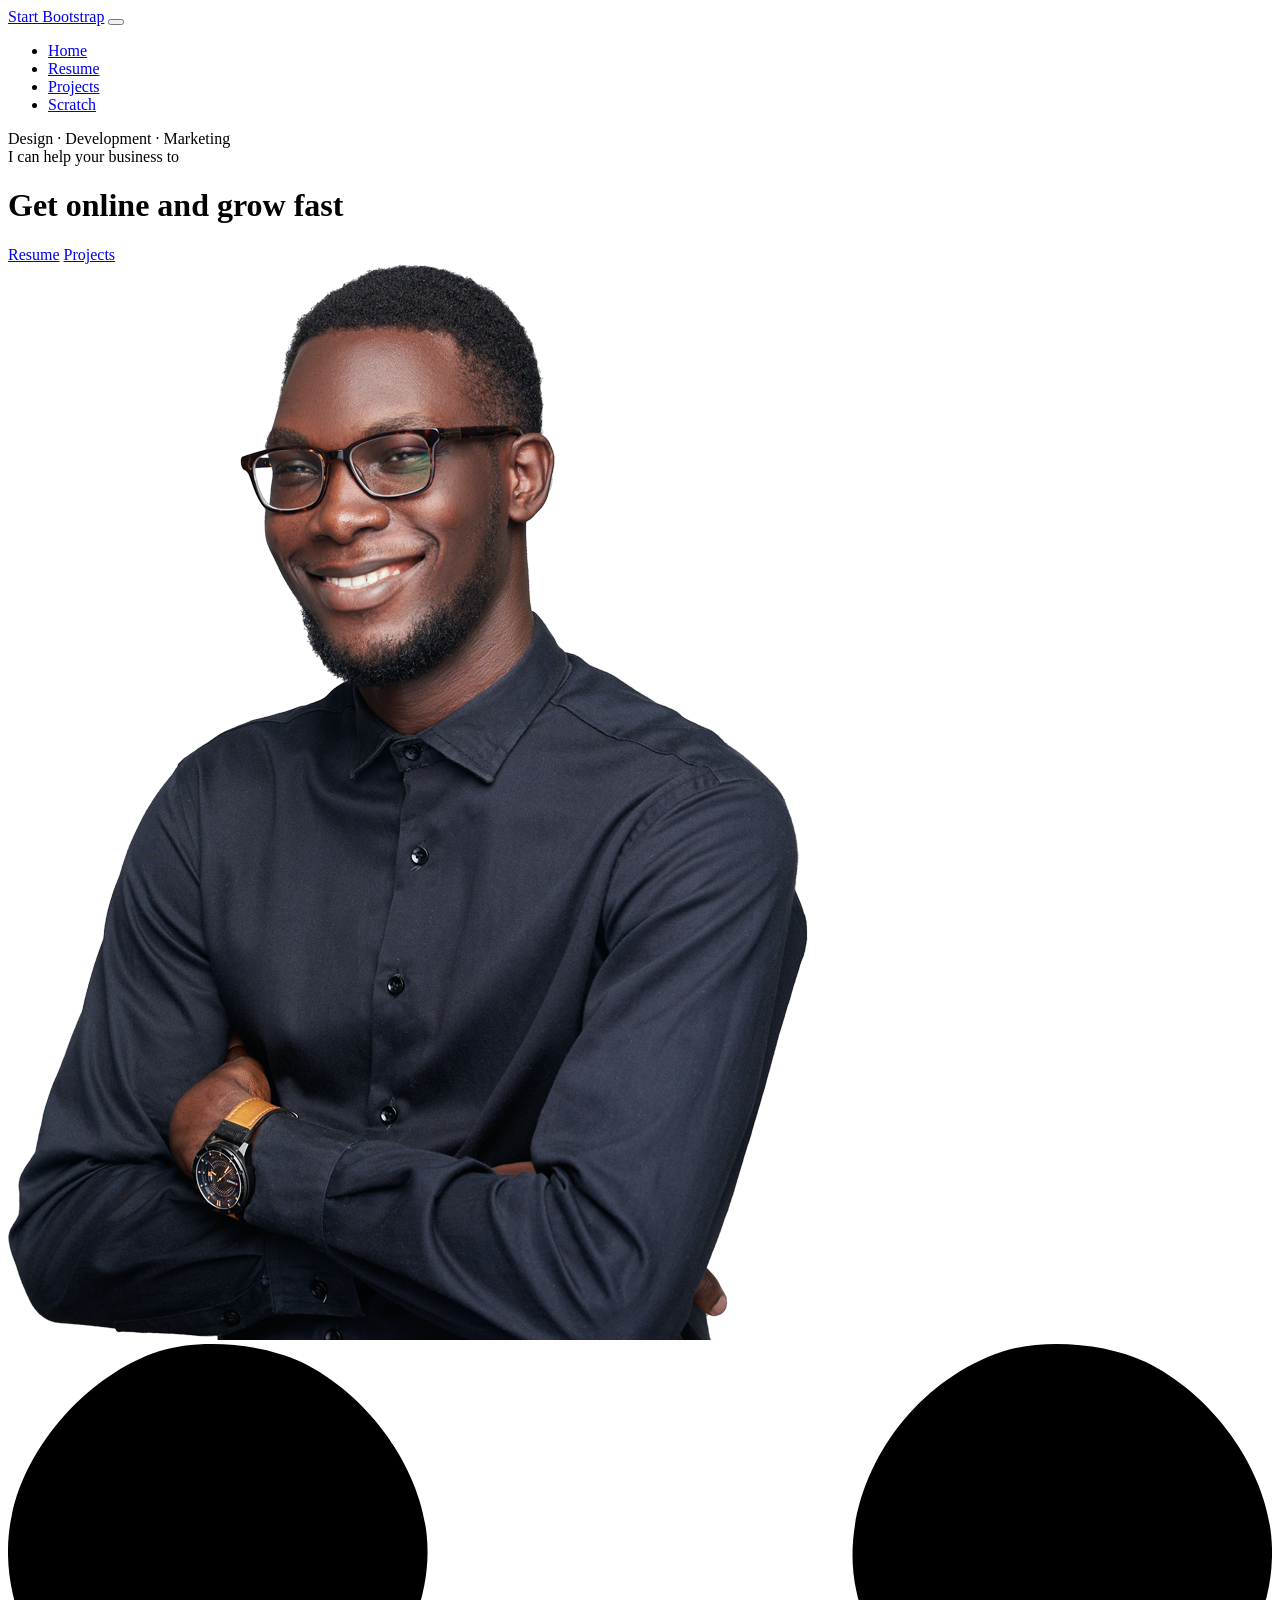
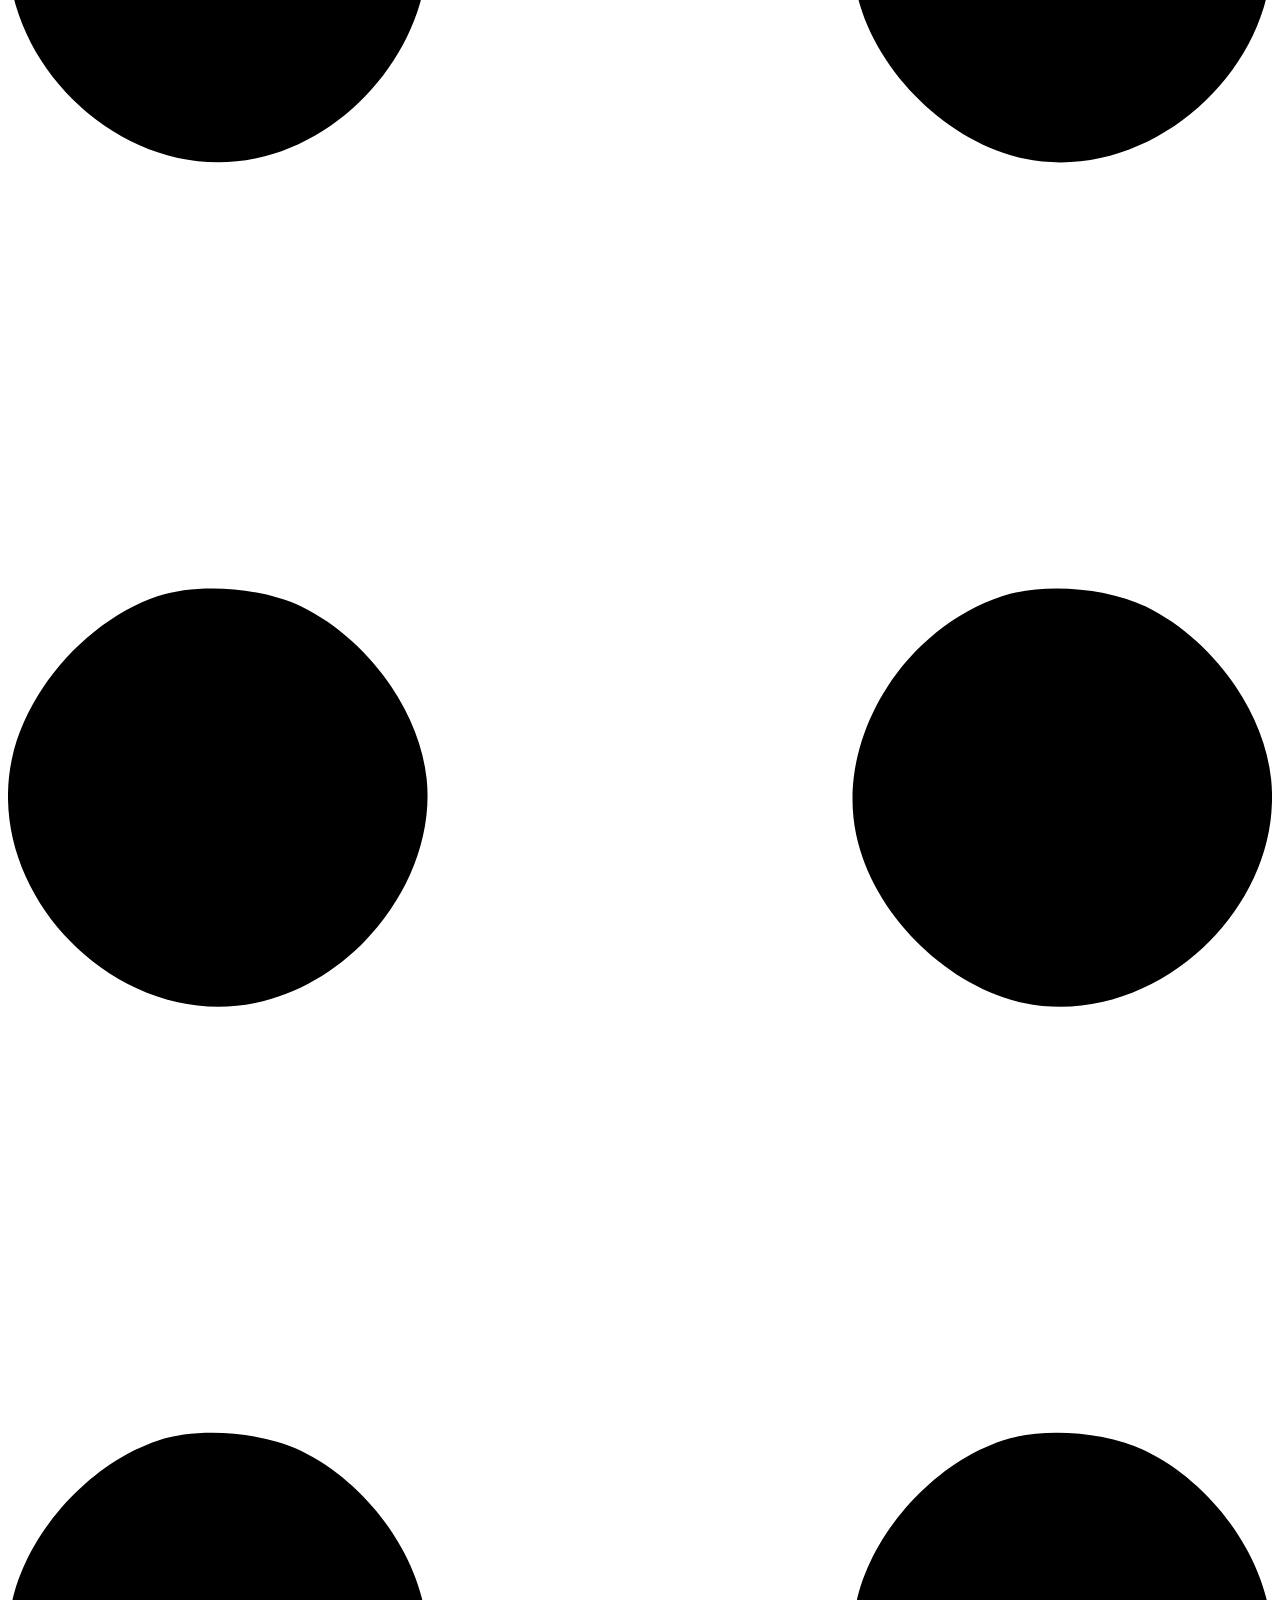
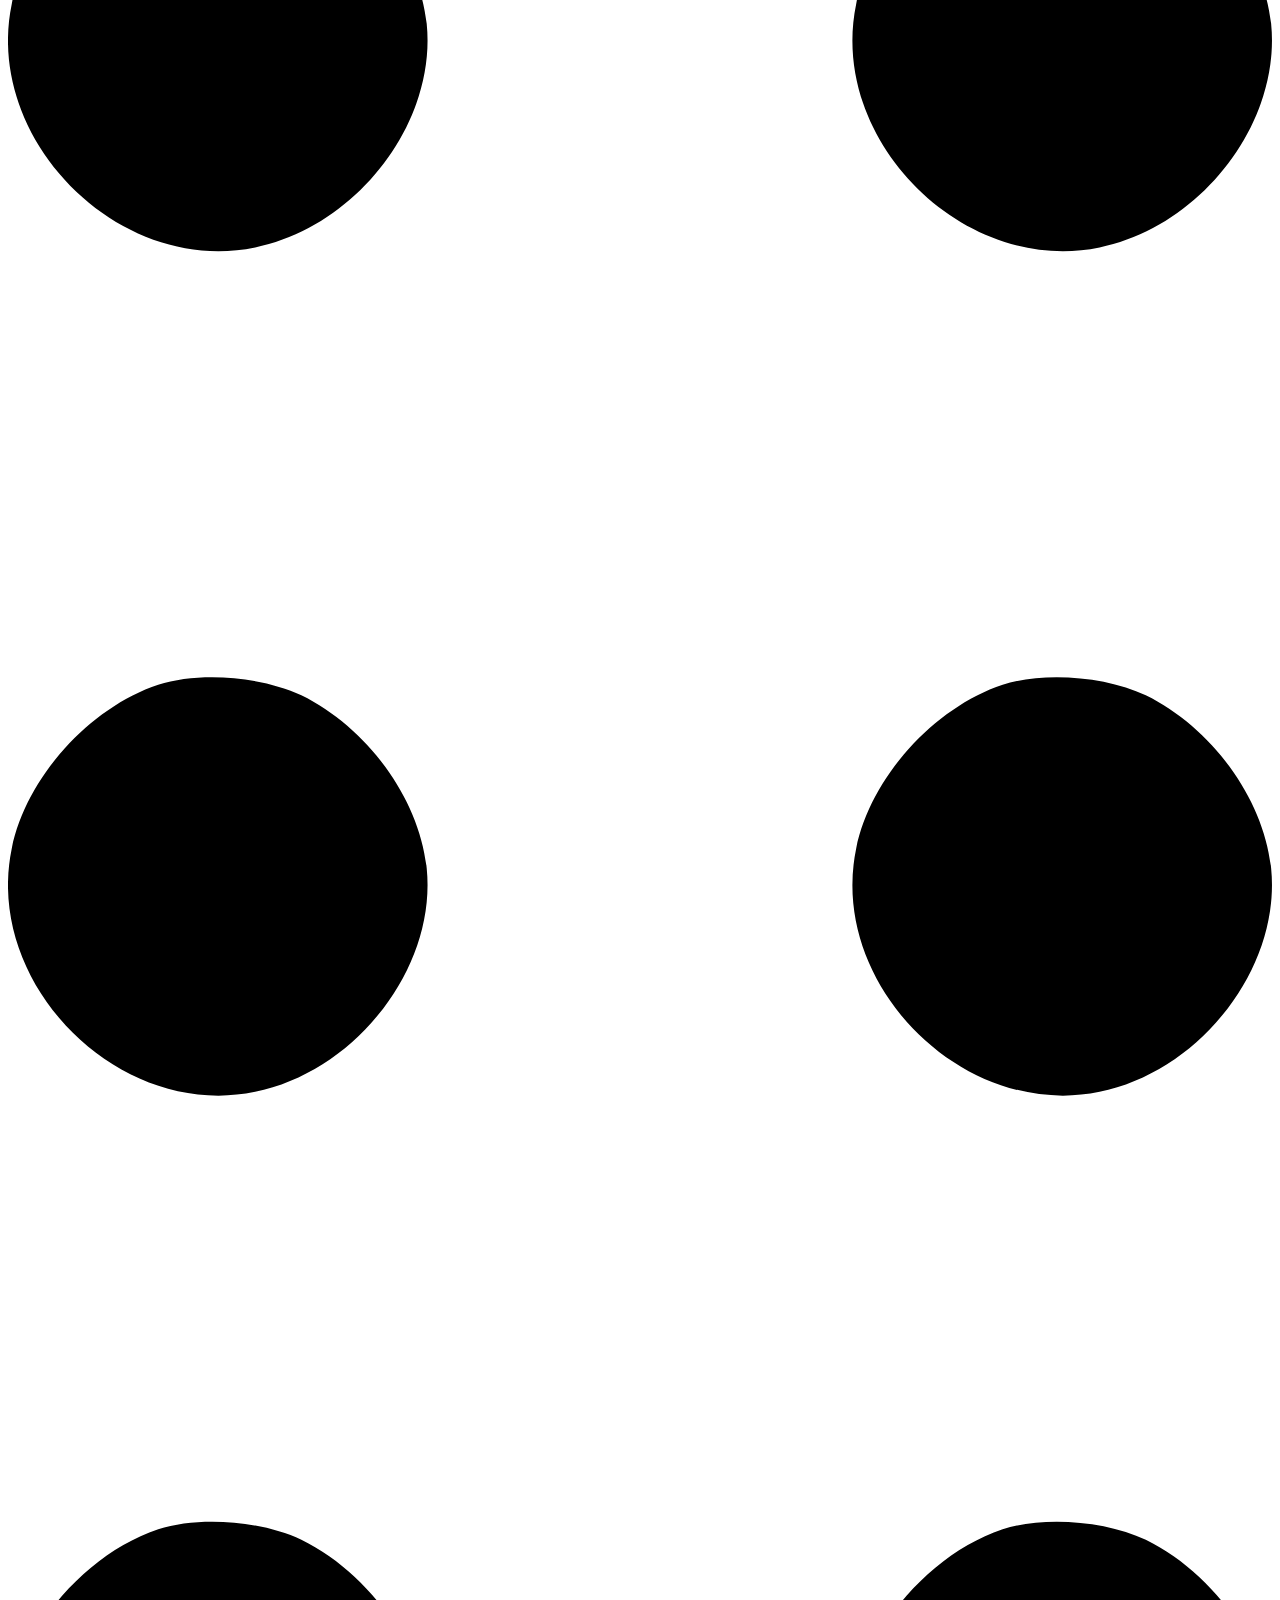
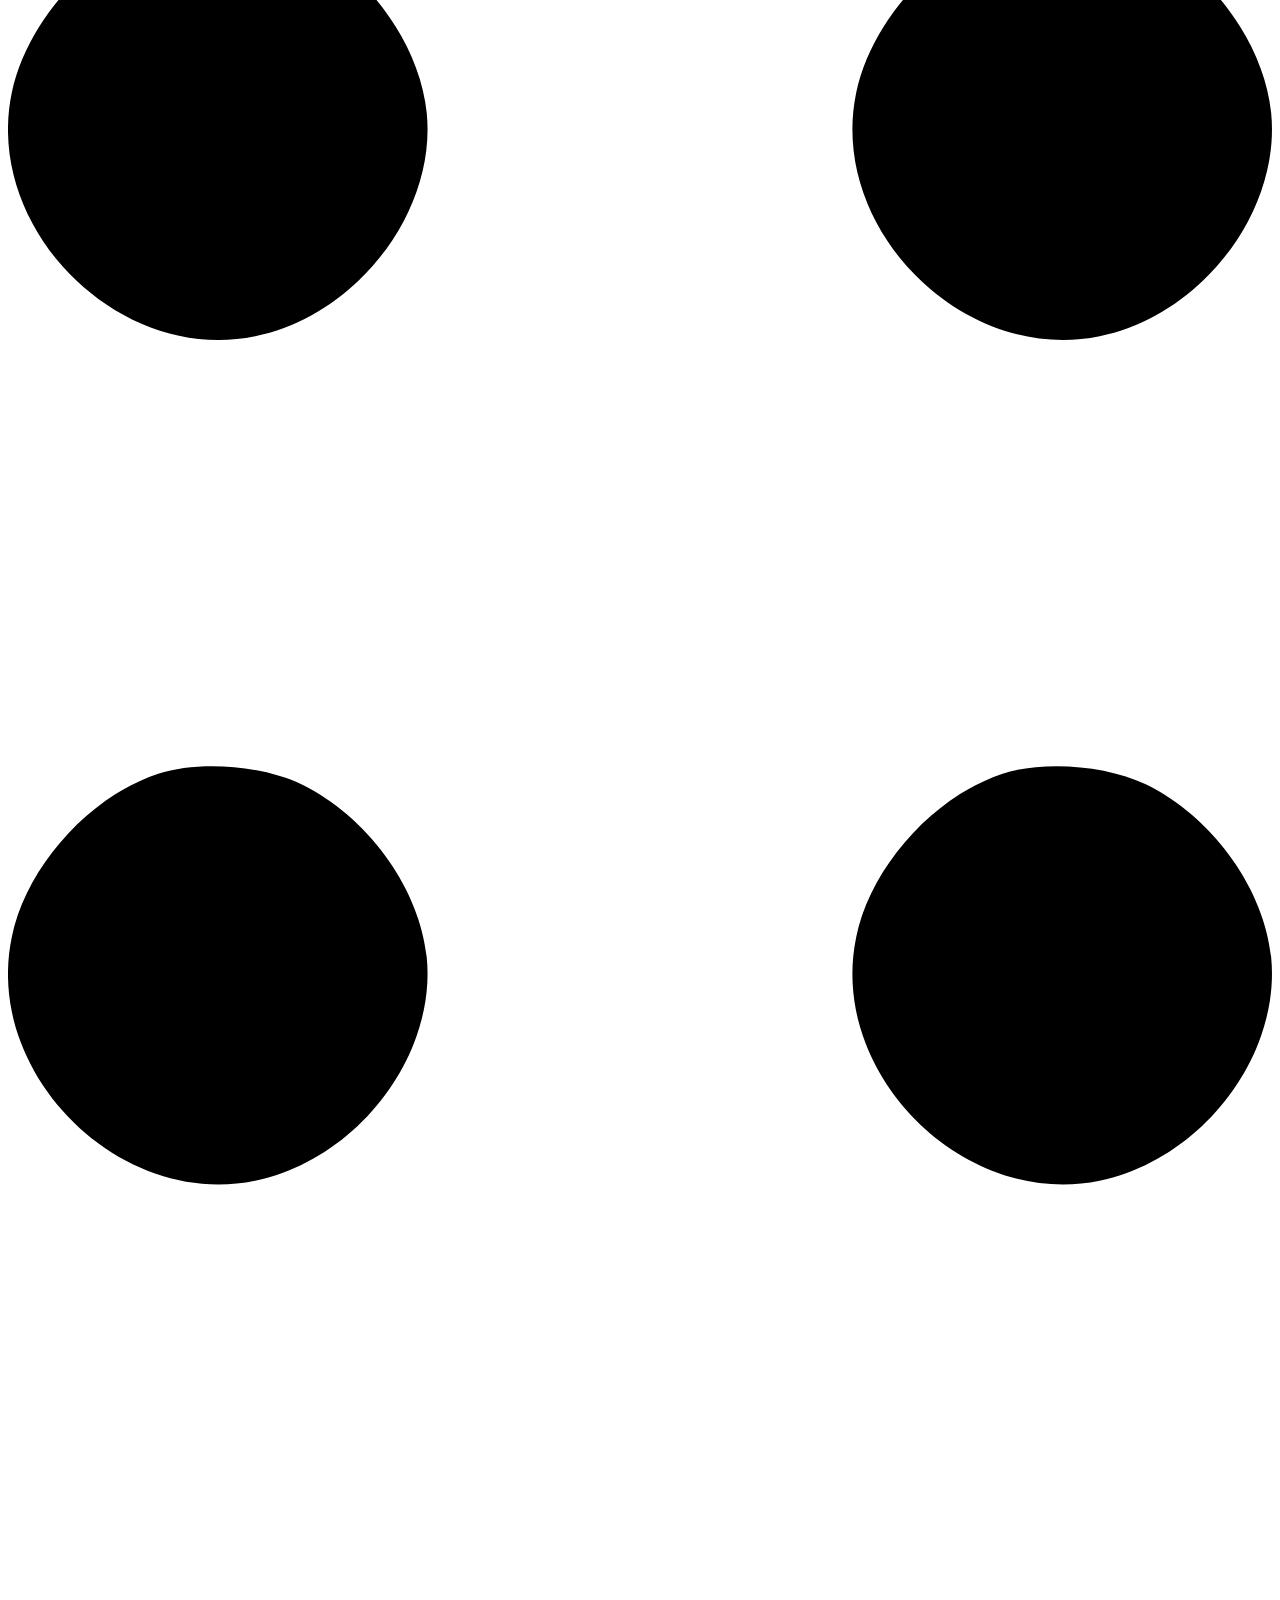
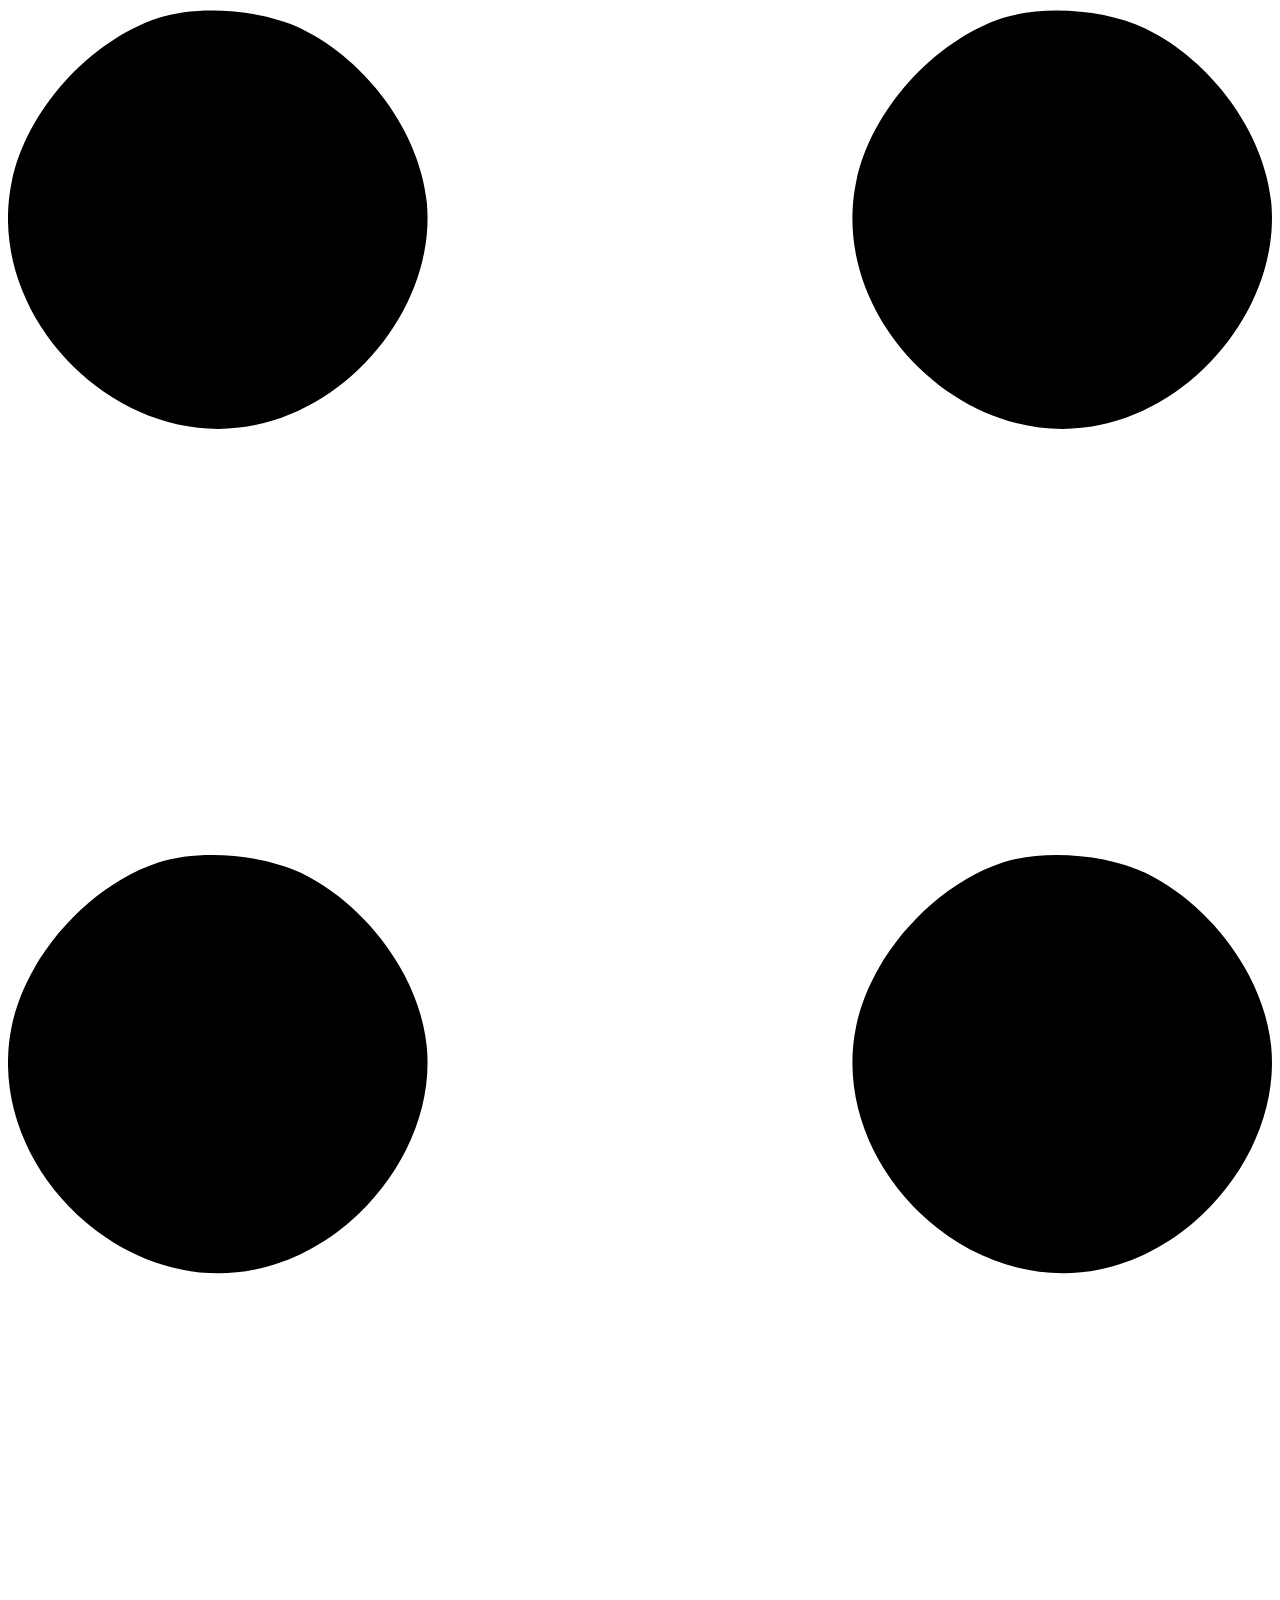
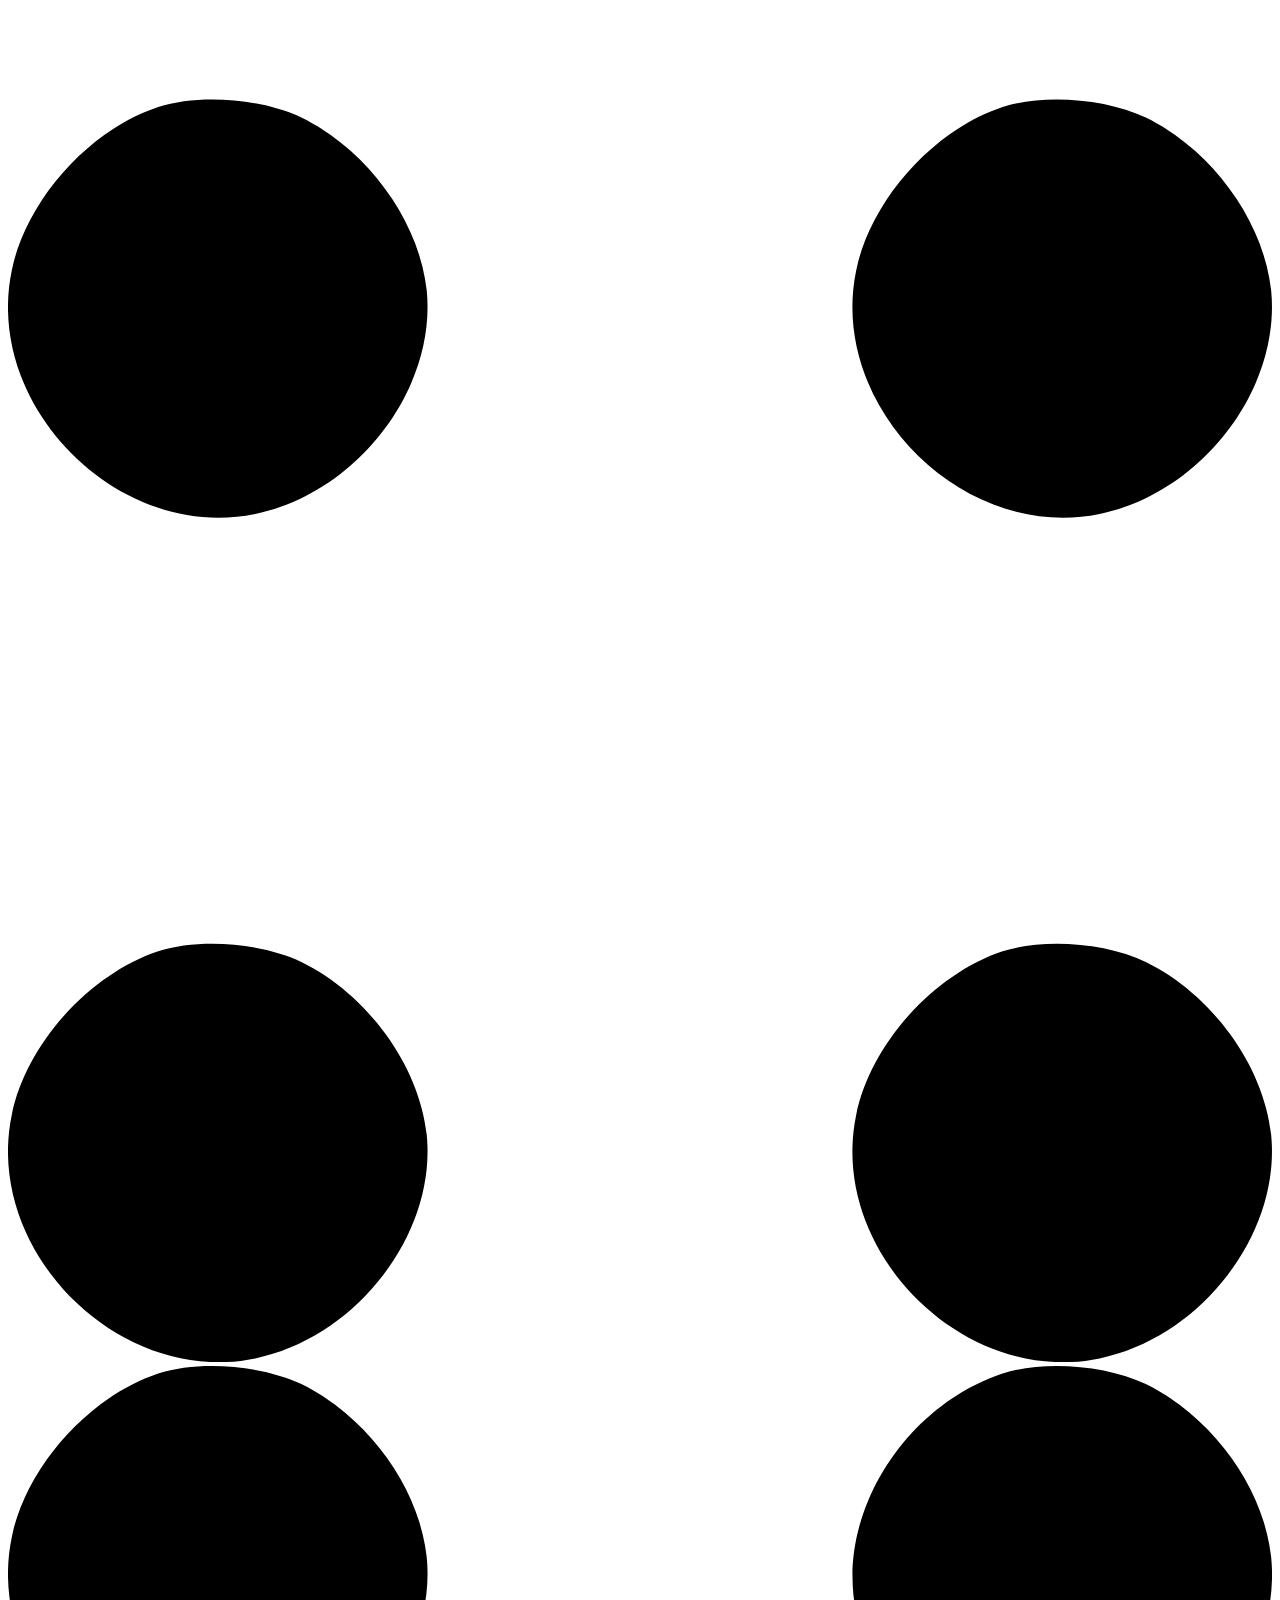
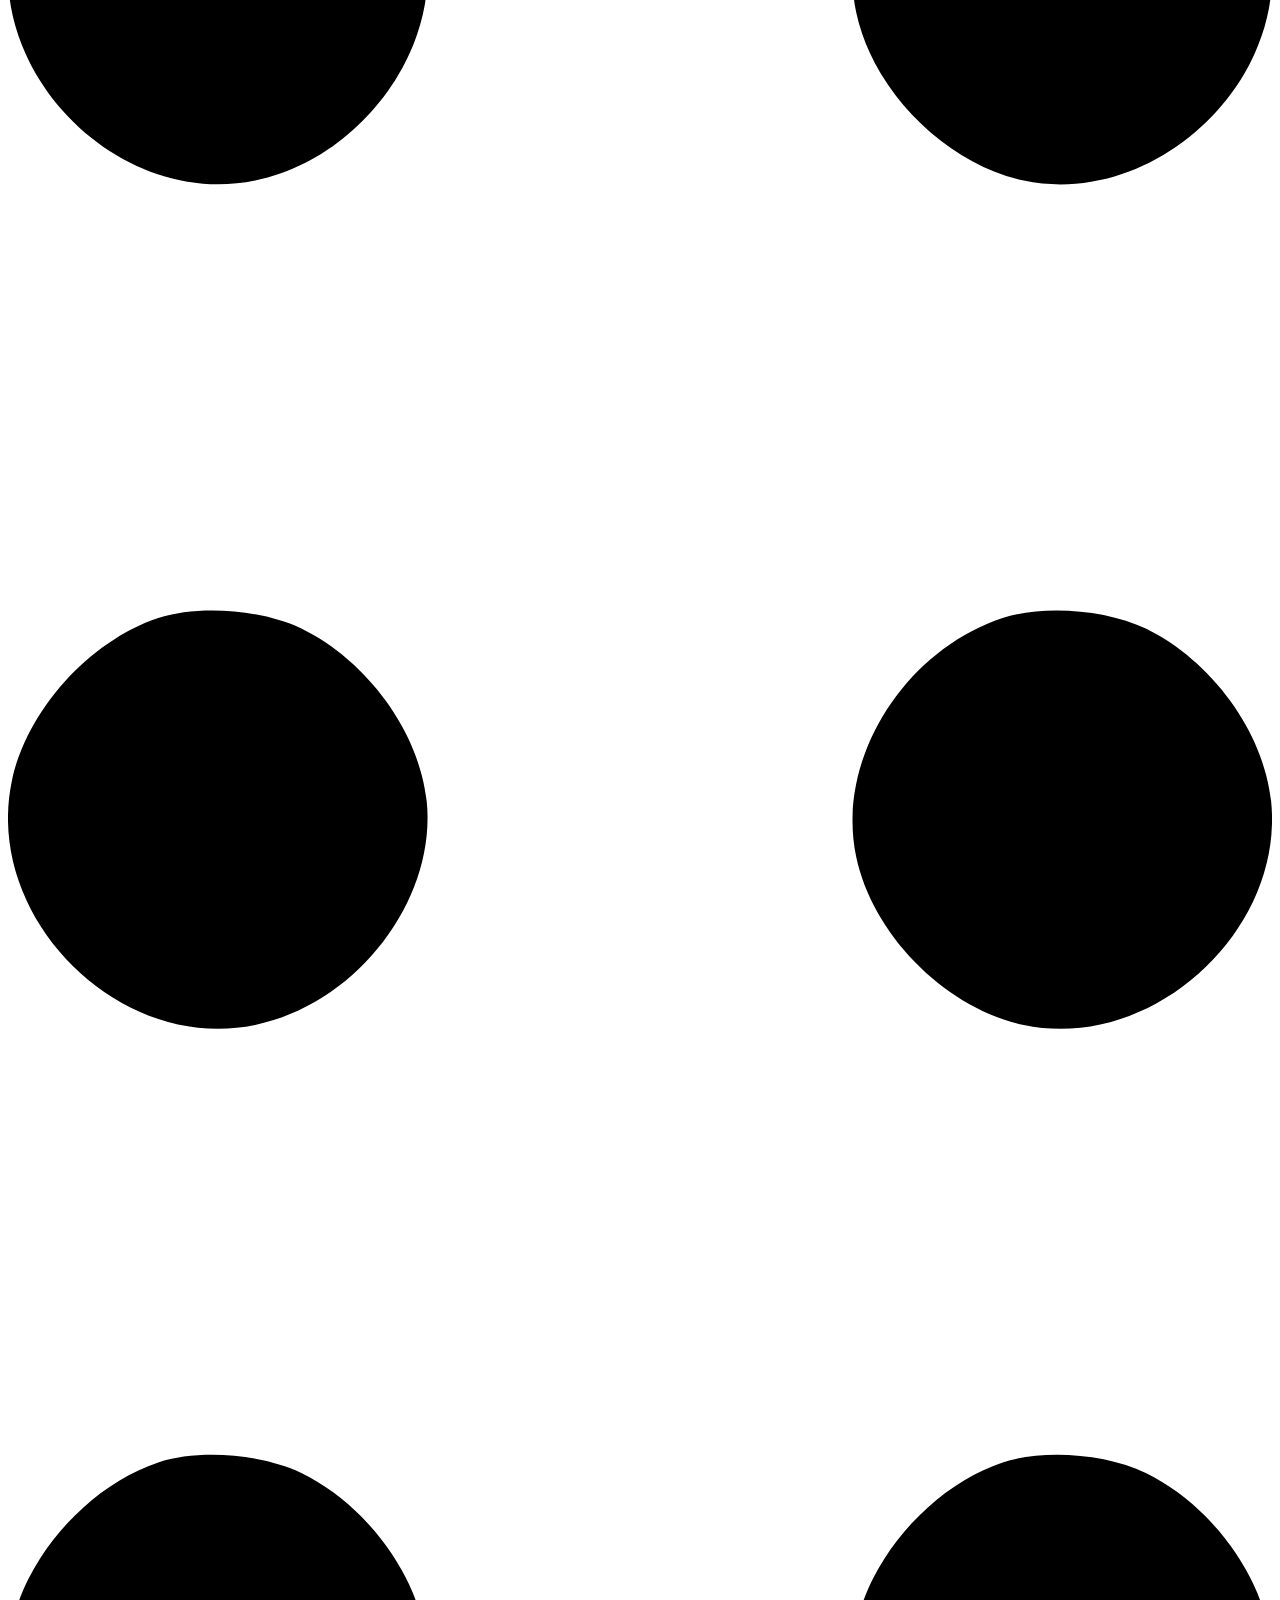
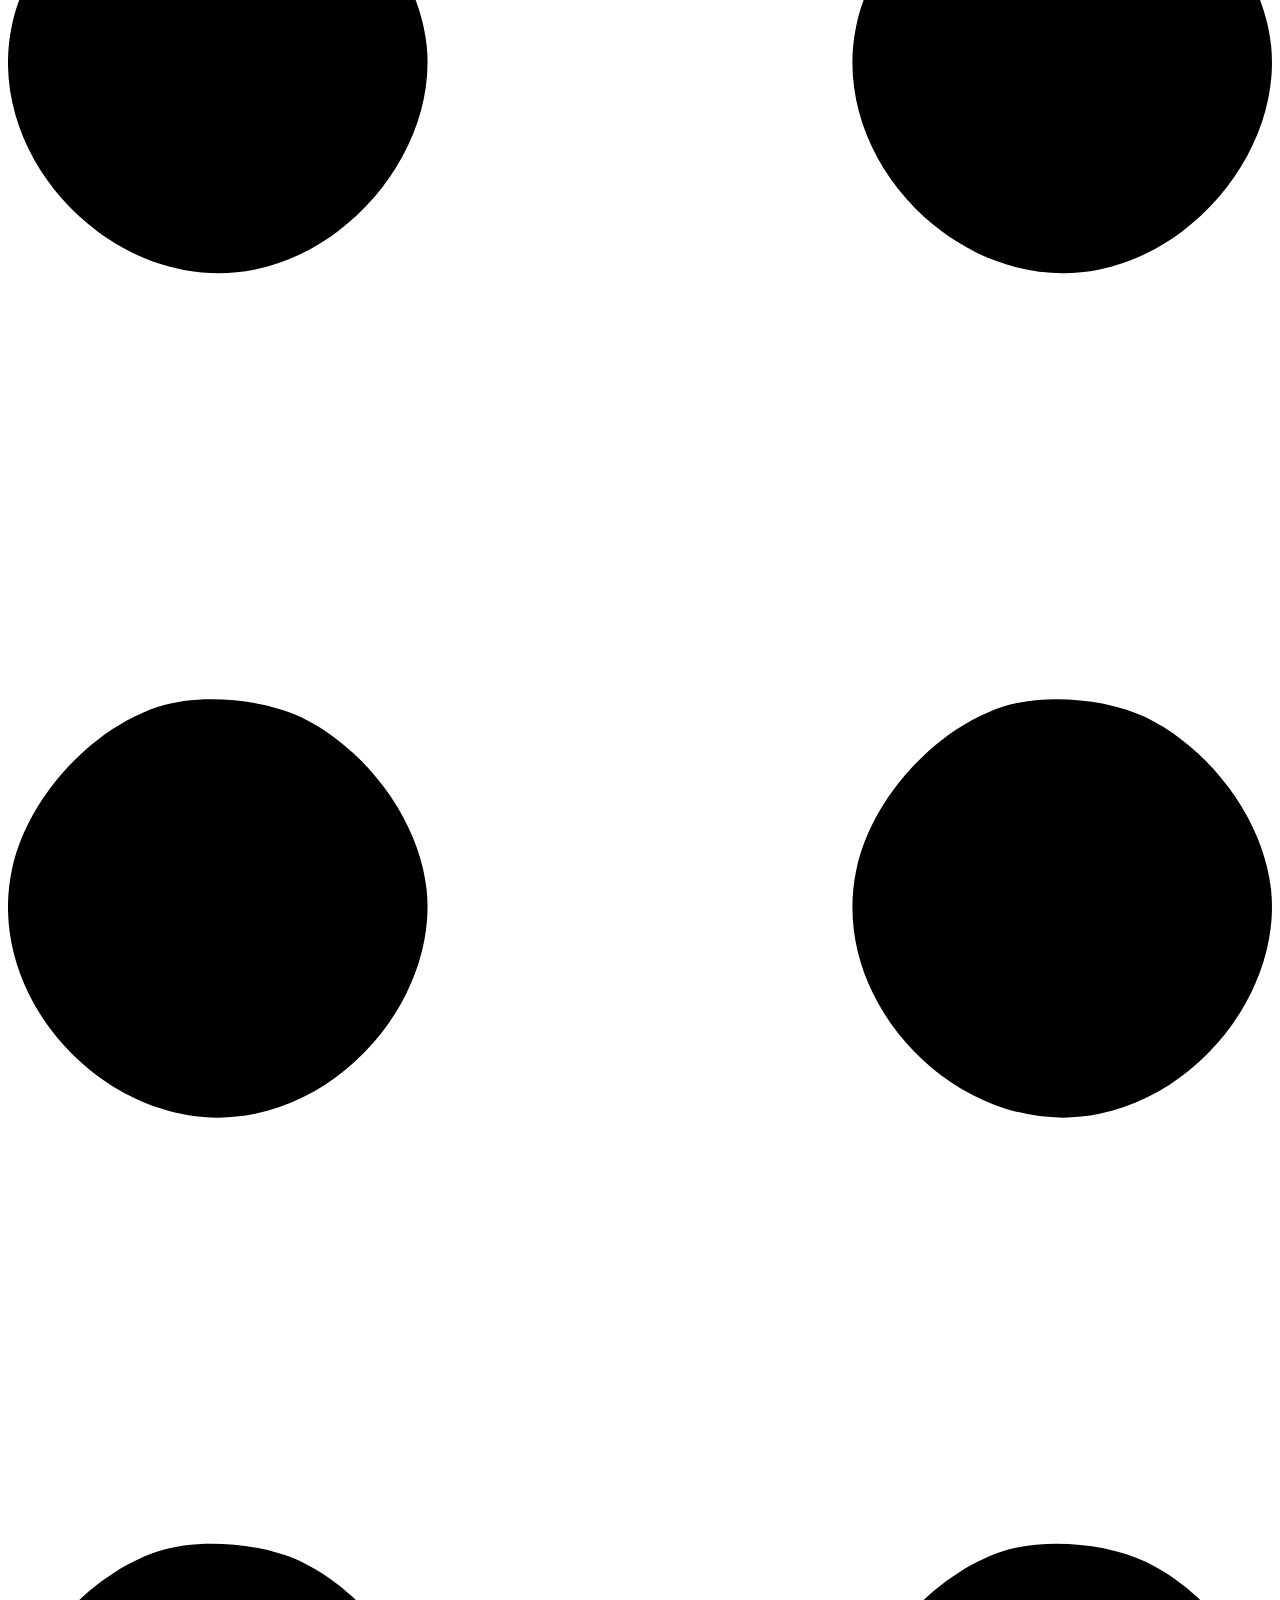
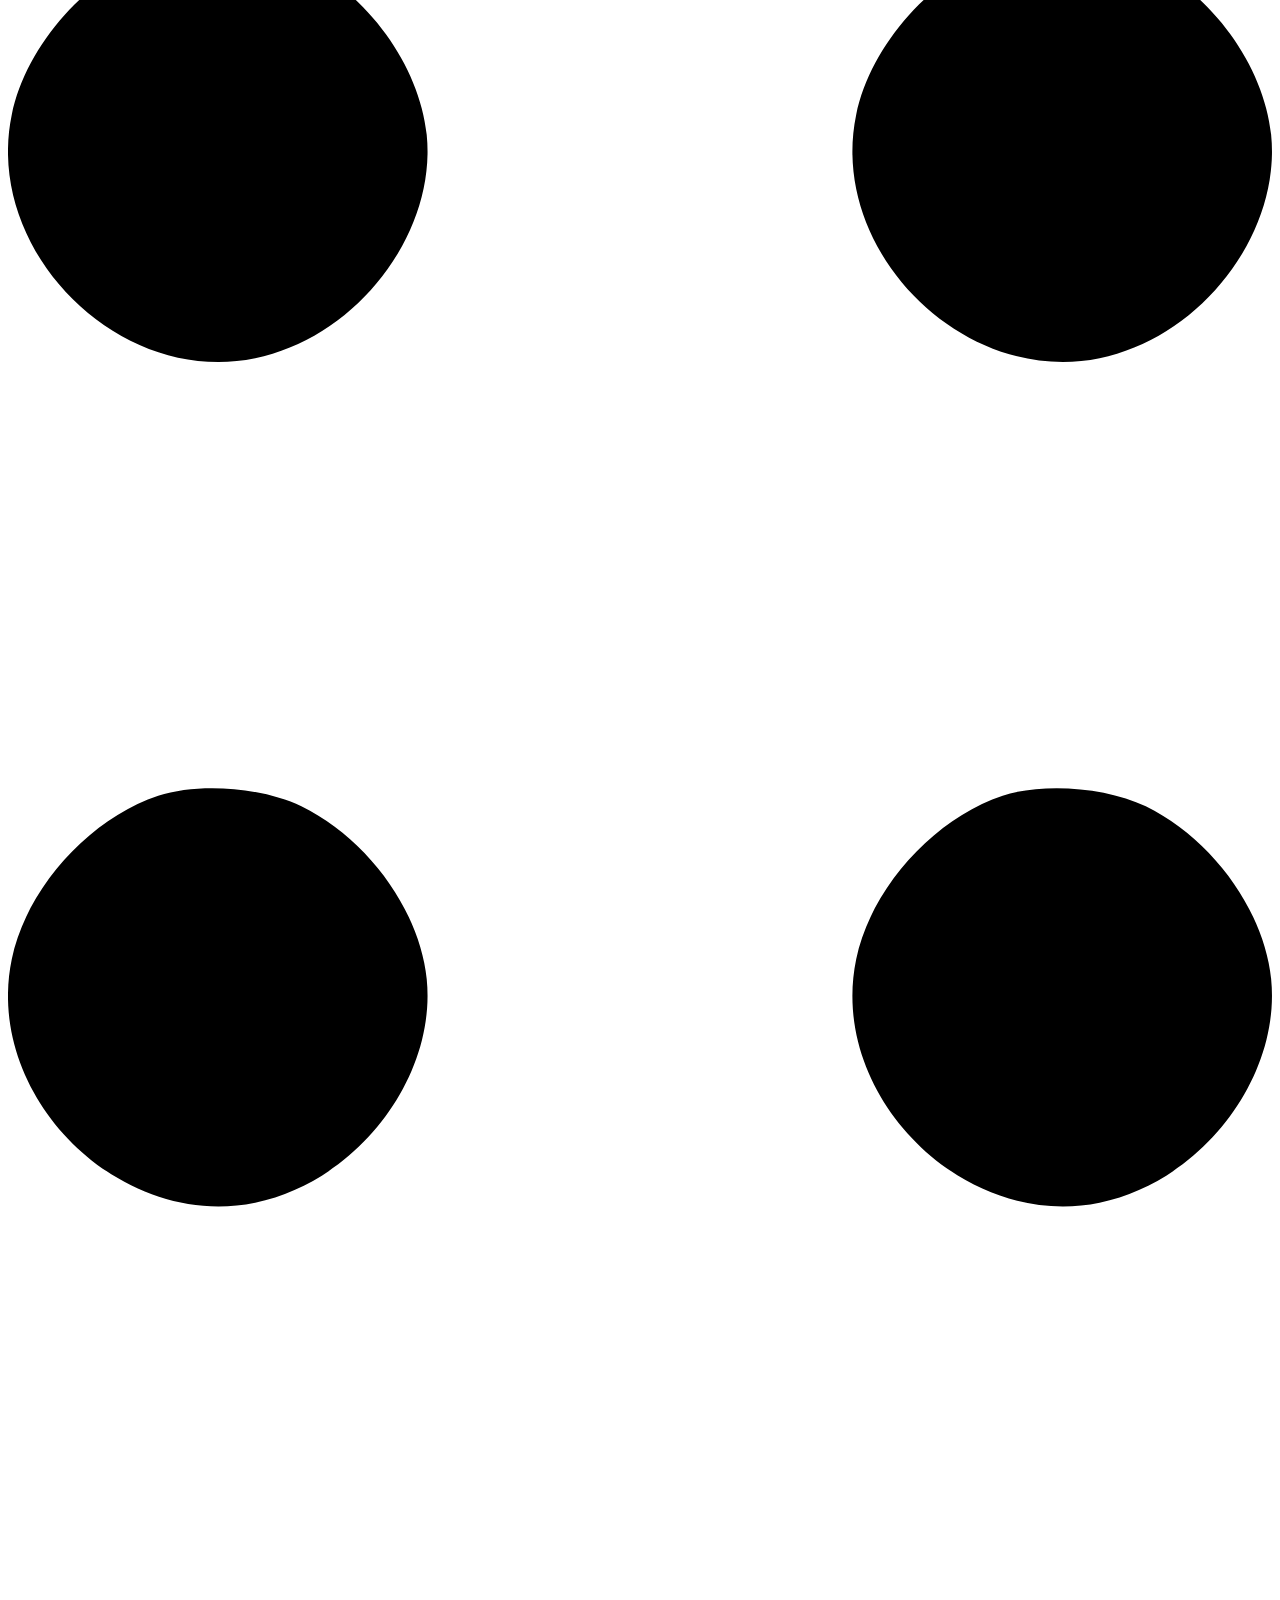
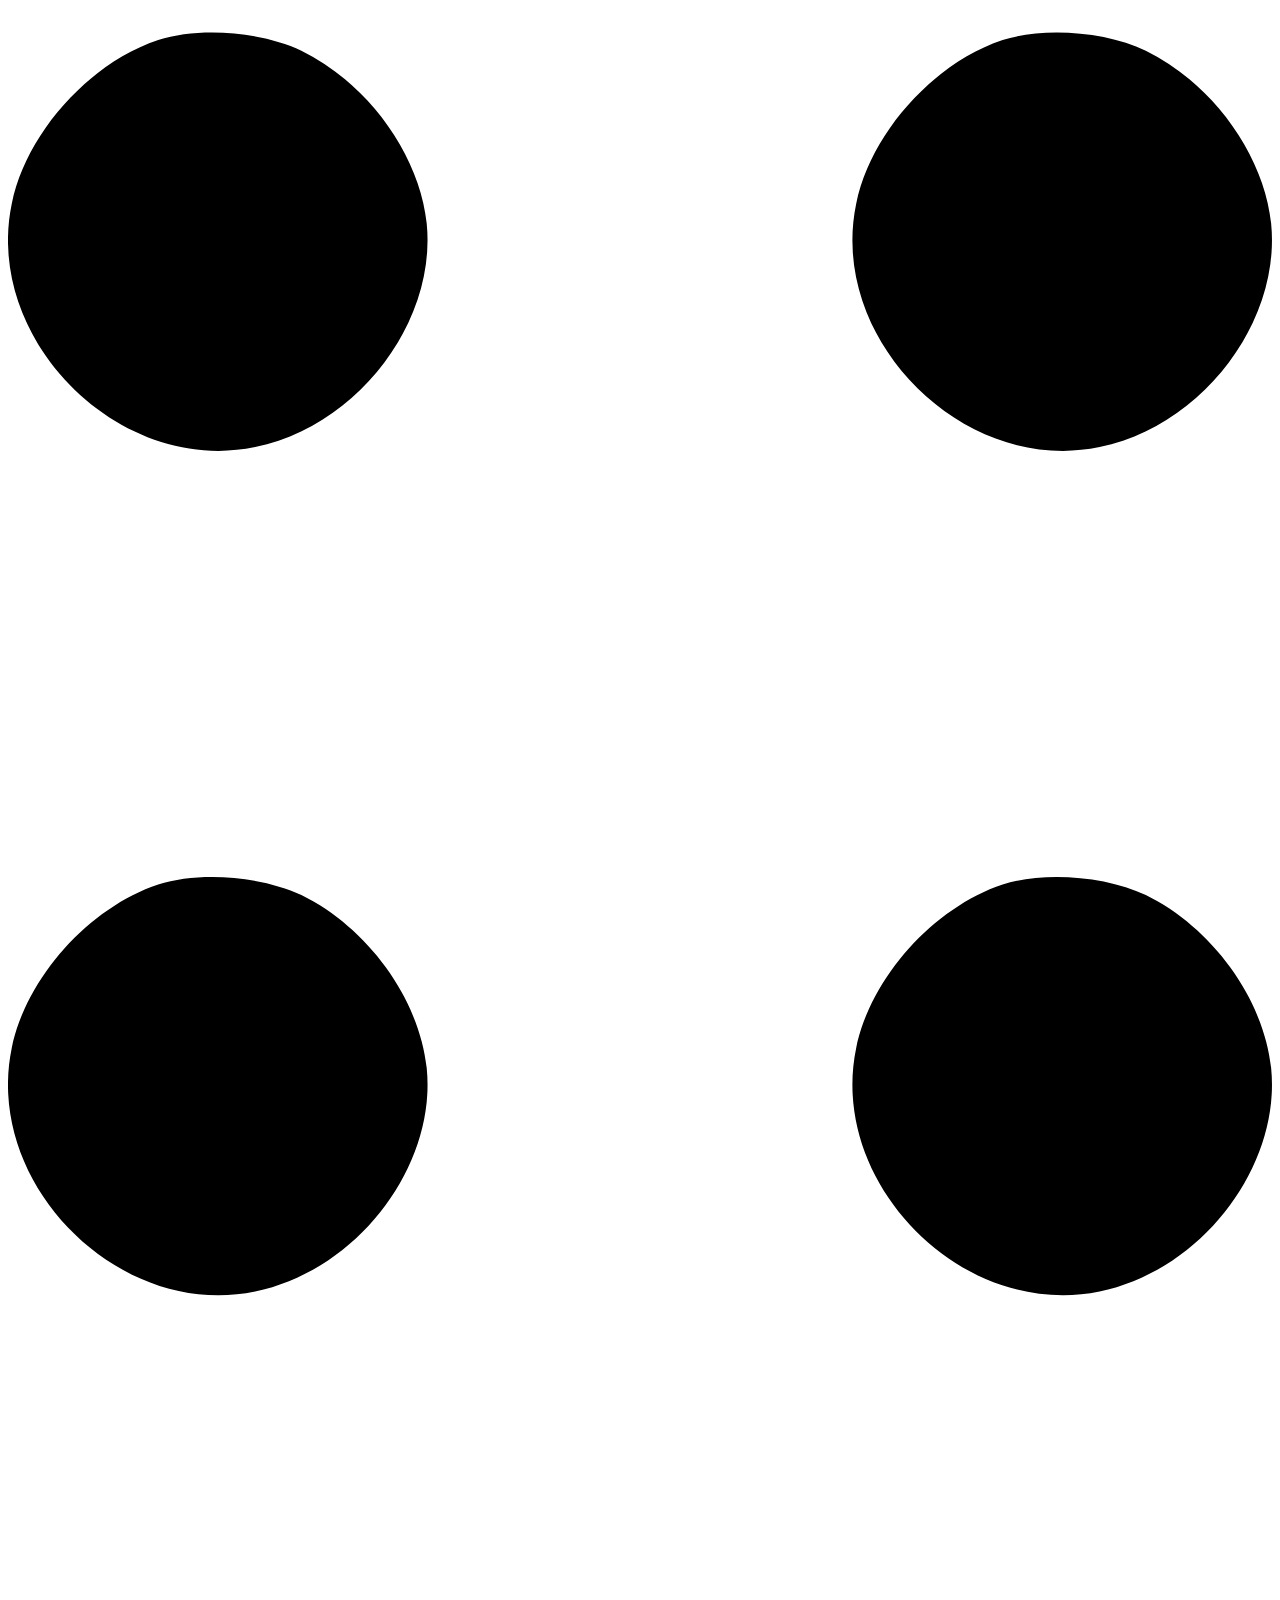
==== index.html @ ce5e99a7 "Add files via upload" ====
<!DOCTYPE html>
<html lang="en">
    <head>
        <meta charset="utf-8" />
        <meta name="viewport" content="width=device-width, initial-scale=1, shrink-to-fit=no" />
        <meta name="description" content="" />
        <meta name="author" content="" />
        <title>Personal - Start Bootstrap Theme</title>
        <!-- Favicon-->
        <link rel="icon" type="image/x-icon" href="assets/favicon.ico" />
        <!-- Custom Google font-->
        <link rel="preconnect" href="https://fonts.googleapis.com" />
        <link rel="preconnect" href="https://fonts.gstatic.com" crossorigin />
        <link href="https://fonts.googleapis.com/css2?family=Plus+Jakarta+Sans:wght@100;200;300;400;500;600;700;800;900&amp;display=swap" rel="stylesheet" />
        <!-- Bootstrap icons-->
        <link href="https://cdn.jsdelivr.net/npm/bootstrap-icons@1.8.1/font/bootstrap-icons.css" rel="stylesheet" />
        <!-- Core theme CSS (includes Bootstrap)-->
        <link href="css/styles.css" rel="stylesheet" />
    </head>
    <body class="d-flex flex-column h-100">
        <main class="flex-shrink-0">
            <!-- Navigation-->
            <nav class="navbar navbar-expand-lg navbar-light bg-white py-3">
                <div class="container px-5">
                    <a class="navbar-brand" href="index.html"><span class="fw-bolder text-primary">Start Bootstrap</span></a>
                    <button class="navbar-toggler" type="button" data-bs-toggle="collapse" data-bs-target="#navbarSupportedContent" aria-controls="navbarSupportedContent" aria-expanded="false" aria-label="Toggle navigation"><span class="navbar-toggler-icon"></span></button>
                    <div class="collapse navbar-collapse" id="navbarSupportedContent">
                        <ul class="navbar-nav ms-auto mb-2 mb-lg-0 small fw-bolder">
                            <li class="nav-item"><a class="nav-link" href="index.html">Home</a></li>
                            <li class="nav-item"><a class="nav-link" href="resume.html">Resume</a></li>
                            <li class="nav-item"><a class="nav-link" href="projects.html">Projects</a></li>
                            <li class="nav-item"><a class="nav-link" href="scratch.html">Scratch</a></li>
                        </ul>
                    </div>
                </div>
            </nav>
            <!-- Header-->
            <header class="py-5">
                <div class="container px-5 pb-5">
                    <div class="row gx-5 align-items-center">
                        <div class="col-xxl-5">
                            <!-- Header text content-->
                            <div class="text-center text-xxl-start">
                                <div class="badge bg-gradient-primary-to-secondary text-white mb-4"><div class="text-uppercase">Design &middot; Development &middot; Marketing</div></div>
                                <div class="fs-3 fw-light text-muted">I can help your business to</div>
                                <h1 class="display-3 fw-bolder mb-5"><span class="text-gradient d-inline">Get online and grow fast</span></h1>
                                <div class="d-grid gap-3 d-sm-flex justify-content-sm-center justify-content-xxl-start mb-3">
                                    <a class="btn btn-primary btn-lg px-5 py-3 me-sm-3 fs-6 fw-bolder" href="resume.html">Resume</a>
                                    <a class="btn btn-outline-dark btn-lg px-5 py-3 fs-6 fw-bolder" href="projects.html">Projects</a>
                                </div>
                            </div>
                        </div>
                        <div class="col-xxl-7">
                            <!-- Header profile picture-->
                            <div class="d-flex justify-content-center mt-5 mt-xxl-0">
                                <div class="profile bg-gradient-primary-to-secondary">
                                    <!-- TIP: For best results, use a photo with a transparent background like the demo example below-->
                                    <!-- Watch a tutorial on how to do this on YouTube (link)-->
                                    <img class="profile-img" src="assets/profile.png" alt="..." />
                                    <div class="dots-1">
                                        <!-- SVG Dots-->
                                        <svg version="1.1" xmlns="http://www.w3.org/2000/svg" xmlns:xlink="http://www.w3.org/1999/xlink" x="0px" y="0px" viewBox="0 0 191.6 1215.4" style="enable-background: new 0 0 191.6 1215.4" xml:space="preserve">
                                            <g transform="translate(0.000000,1280.000000) scale(0.100000,-0.100000)">
                                                <path d="M227.7,12788.6c-105-35-200-141-222-248c-43-206,163-412,369-369c155,32,275,190,260,339c-11,105-90,213-190,262        C383.7,12801.6,289.7,12808.6,227.7,12788.6z"></path>
                                                <path d="M1507.7,12788.6c-151-50-253-216-222-362c25-119,136-230,254-255c194-41,395,142,375,339c-11,105-90,213-190,262        C1663.7,12801.6,1569.7,12808.6,1507.7,12788.6z"></path>
                                                <path d="M227.7,11508.6c-105-35-200-141-222-248c-43-206,163-412,369-369c155,32,275,190,260,339c-11,105-90,213-190,262        C383.7,11521.6,289.7,11528.6,227.7,11508.6z"></path>
                                                <path d="M1507.7,11508.6c-151-50-253-216-222-362c25-119,136-230,254-255c194-41,395,142,375,339c-11,105-90,213-190,262        C1663.7,11521.6,1569.7,11528.6,1507.7,11508.6z"></path>
                                                <path d="M227.7,10228.6c-105-35-200-141-222-248c-43-206,163-412,369-369c155,32,275,190,260,339c-11,105-90,213-190,262        C383.7,10241.6,289.7,10248.6,227.7,10228.6z"></path>
                                                <path d="M1507.7,10228.6c-105-35-200-141-222-248c-43-206,163-412,369-369c155,32,275,190,260,339c-11,105-90,213-190,262        C1663.7,10241.6,1569.7,10248.6,1507.7,10228.6z"></path>
                                                <path d="M227.7,8948.6c-105-35-200-141-222-248c-43-206,163-412,369-369c155,32,275,190,260,339c-11,105-90,213-190,262        C383.7,8961.6,289.7,8968.6,227.7,8948.6z"></path>
                                                <path d="M1507.7,8948.6c-105-35-200-141-222-248c-43-206,163-412,369-369c155,32,275,190,260,339c-11,105-90,213-190,262        C1663.7,8961.6,1569.7,8968.6,1507.7,8948.6z"></path>
                                                <path d="M227.7,7668.6c-105-35-200-141-222-248c-43-206,163-412,369-369c155,32,275,190,260,339c-11,105-90,213-190,262        C383.7,7681.6,289.7,7688.6,227.7,7668.6z"></path>
                                                <path d="M1507.7,7668.6c-105-35-200-141-222-248c-43-206,163-412,369-369c155,32,275,190,260,339c-11,105-90,213-190,262        C1663.7,7681.6,1569.7,7688.6,1507.7,7668.6z"></path>
                                                <path d="M227.7,6388.6c-105-35-200-141-222-248c-43-206,163-412,369-369c155,32,275,190,260,339c-11,105-90,213-190,262        C383.7,6401.6,289.7,6408.6,227.7,6388.6z"></path>
                                                <path d="M1507.7,6388.6c-105-35-200-141-222-248c-43-206,163-412,369-369c155,32,275,190,260,339c-11,105-90,213-190,262        C1663.7,6401.6,1569.7,6408.6,1507.7,6388.6z"></path>
                                                <path d="M227.7,5108.6c-105-35-200-141-222-248c-43-206,163-412,369-369c155,32,275,190,260,339c-11,105-90,213-190,262        C383.7,5121.6,289.7,5128.6,227.7,5108.6z"></path>
                                                <path d="M1507.7,5108.6c-105-35-200-141-222-248c-43-206,163-412,369-369c155,32,275,190,260,339c-11,105-90,213-190,262        C1663.7,5121.6,1569.7,5128.6,1507.7,5108.6z"></path>
                                                <path d="M227.7,3828.6c-105-35-200-141-222-248c-43-206,163-412,369-369c155,32,275,190,260,339c-11,105-90,213-190,262        C383.7,3841.6,289.7,3848.6,227.7,3828.6z"></path>
                                                <path d="M1507.7,3828.6c-105-35-200-141-222-248c-43-206,163-412,369-369c155,32,275,190,260,339c-11,105-90,213-190,262        C1663.7,3841.6,1569.7,3848.6,1507.7,3828.6z"></path>
                                                <path d="M227.7,2548.6c-105-35-200-141-222-248c-43-206,163-412,369-369c155,32,275,190,260,339c-11,105-90,213-190,262        C383.7,2561.6,289.7,2568.6,227.7,2548.6z"></path>
                                                <path d="M1507.7,2548.6c-105-35-200-141-222-248c-43-206,163-412,369-369c155,32,275,190,260,339c-11,105-90,213-190,262        C1663.7,2561.6,1569.7,2568.6,1507.7,2548.6z"></path>
                                                <path d="M227.7,1268.6c-105-35-200-141-222-248c-43-206,163-412,369-369c155,32,275,190,260,339c-11,105-90,213-190,262        C383.7,1281.6,289.7,1288.6,227.7,1268.6z"></path>
                                                <path d="M1507.7,1268.6c-105-35-200-141-222-248c-43-206,163-412,369-369c155,32,275,190,260,339c-11,105-90,213-190,262        C1663.7,1281.6,1569.7,1288.6,1507.7,1268.6z"></path>
                                            </g>
                                        </svg>
                                        <!-- END of SVG dots-->
                                    </div>
                                    <div class="dots-2">
                                        <!-- SVG Dots-->
                                        <svg version="1.1" xmlns="http://www.w3.org/2000/svg" xmlns:xlink="http://www.w3.org/1999/xlink" x="0px" y="0px" viewBox="0 0 191.6 1215.4" style="enable-background: new 0 0 191.6 1215.4" xml:space="preserve">
                                            <g transform="translate(0.000000,1280.000000) scale(0.100000,-0.100000)">
                                                <path d="M227.7,12788.6c-105-35-200-141-222-248c-43-206,163-412,369-369c155,32,275,190,260,339c-11,105-90,213-190,262        C383.7,12801.6,289.7,12808.6,227.7,12788.6z"></path>
                                                <path d="M1507.7,12788.6c-151-50-253-216-222-362c25-119,136-230,254-255c194-41,395,142,375,339c-11,105-90,213-190,262        C1663.7,12801.6,1569.7,12808.6,1507.7,12788.6z"></path>
                                                <path d="M227.7,11508.6c-105-35-200-141-222-248c-43-206,163-412,369-369c155,32,275,190,260,339c-11,105-90,213-190,262        C383.7,11521.6,289.7,11528.6,227.7,11508.6z"></path>
                                                <path d="M1507.7,11508.6c-151-50-253-216-222-362c25-119,136-230,254-255c194-41,395,142,375,339c-11,105-90,213-190,262        C1663.7,11521.6,1569.7,11528.6,1507.7,11508.6z"></path>
                                                <path d="M227.7,10228.6c-105-35-200-141-222-248c-43-206,163-412,369-369c155,32,275,190,260,339c-11,105-90,213-190,262        C383.7,10241.6,289.7,10248.6,227.7,10228.6z"></path>
                                                <path d="M1507.7,10228.6c-105-35-200-141-222-248c-43-206,163-412,369-369c155,32,275,190,260,339c-11,105-90,213-190,262        C1663.7,10241.6,1569.7,10248.6,1507.7,10228.6z"></path>
                                                <path d="M227.7,8948.6c-105-35-200-141-222-248c-43-206,163-412,369-369c155,32,275,190,260,339c-11,105-90,213-190,262        C383.7,8961.6,289.7,8968.6,227.7,8948.6z"></path>
                                                <path d="M1507.7,8948.6c-105-35-200-141-222-248c-43-206,163-412,369-369c155,32,275,190,260,339c-11,105-90,213-190,262        C1663.7,8961.6,1569.7,8968.6,1507.7,8948.6z"></path>
                                                <path d="M227.7,7668.6c-105-35-200-141-222-248c-43-206,163-412,369-369c155,32,275,190,260,339c-11,105-90,213-190,262        C383.7,7681.6,289.7,7688.6,227.7,7668.6z"></path>
                                                <path d="M1507.7,7668.6c-105-35-200-141-222-248c-43-206,163-412,369-369c155,32,275,190,260,339c-11,105-90,213-190,262        C1663.7,7681.6,1569.7,7688.6,1507.7,7668.6z"></path>
                                                <path d="M227.7,6388.6c-105-35-200-141-222-248c-43-206,163-412,369-369c155,32,275,190,260,339c-11,105-90,213-190,262        C383.7,6401.6,289.7,6408.6,227.7,6388.6z"></path>
                                                <path d="M1507.7,6388.6c-105-35-200-141-222-248c-43-206,163-412,369-369c155,32,275,190,260,339c-11,105-90,213-190,262        C1663.7,6401.6,1569.7,6408.6,1507.7,6388.6z"></path>
                                                <path d="M227.7,5108.6c-105-35-200-141-222-248c-43-206,163-412,369-369c155,32,275,190,260,339c-11,105-90,213-190,262        C383.7,5121.6,289.7,5128.6,227.7,5108.6z"></path>
                                                <path d="M1507.7,5108.6c-105-35-200-141-222-248c-43-206,163-412,369-369c155,32,275,190,260,339c-11,105-90,213-190,262        C1663.7,5121.6,1569.7,5128.6,1507.7,5108.6z"></path>
                                                <path d="M227.7,3828.6c-105-35-200-141-222-248c-43-206,163-412,369-369c155,32,275,190,260,339c-11,105-90,213-190,262        C383.7,3841.6,289.7,3848.6,227.7,3828.6z"></path>
                                                <path d="M1507.7,3828.6c-105-35-200-141-222-248c-43-206,163-412,369-369c155,32,275,190,260,339c-11,105-90,213-190,262        C1663.7,3841.6,1569.7,3848.6,1507.7,3828.6z"></path>
                                                <path d="M227.7,2548.6c-105-35-200-141-222-248c-43-206,163-412,369-369c155,32,275,190,260,339c-11,105-90,213-190,262        C383.7,2561.6,289.7,2568.6,227.7,2548.6z"></path>
                                                <path d="M1507.7,2548.6c-105-35-200-141-222-248c-43-206,163-412,369-369c155,32,275,190,260,339c-11,105-90,213-190,262        C1663.7,2561.6,1569.7,2568.6,1507.7,2548.6z"></path>
                                                <path d="M227.7,1268.6c-105-35-200-141-222-248c-43-206,163-412,369-369c155,32,275,190,260,339c-11,105-90,213-190,262        C383.7,1281.6,289.7,1288.6,227.7,1268.6z"></path>
                                                <path d="M1507.7,1268.6c-105-35-200-141-222-248c-43-206,163-412,369-369c155,32,275,190,260,339c-11,105-90,213-190,262        C1663.7,1281.6,1569.7,1288.6,1507.7,1268.6z"></path>
                                            </g>
                                        </svg>
                                        <!-- END of SVG dots-->
                                    </div>
                                    <div class="dots-3">
                                        <!-- SVG Dots-->
                                        <svg version="1.1" xmlns="http://www.w3.org/2000/svg" xmlns:xlink="http://www.w3.org/1999/xlink" x="0px" y="0px" viewBox="0 0 191.6 1215.4" style="enable-background: new 0 0 191.6 1215.4" xml:space="preserve">
                                            <g transform="translate(0.000000,1280.000000) scale(0.100000,-0.100000)">
                                                <path d="M227.7,12788.6c-105-35-200-141-222-248c-43-206,163-412,369-369c155,32,275,190,260,339c-11,105-90,213-190,262        C383.7,12801.6,289.7,12808.6,227.7,12788.6z"></path>
                                                <path d="M1507.7,12788.6c-151-50-253-216-222-362c25-119,136-230,254-255c194-41,395,142,375,339c-11,105-90,213-190,262        C1663.7,12801.6,1569.7,12808.6,1507.7,12788.6z"></path>
                                                <path d="M227.7,11508.6c-105-35-200-141-222-248c-43-206,163-412,369-369c155,32,275,190,260,339c-11,105-90,213-190,262        C383.7,11521.6,289.7,11528.6,227.7,11508.6z"></path>
                                                <path d="M1507.7,11508.6c-151-50-253-216-222-362c25-119,136-230,254-255c194-41,395,142,375,339c-11,105-90,213-190,262        C1663.7,11521.6,1569.7,11528.6,1507.7,11508.6z"></path>
                                                <path d="M227.7,10228.6c-105-35-200-141-222-248c-43-206,163-412,369-369c155,32,275,190,260,339c-11,105-90,213-190,262        C383.7,10241.6,289.7,10248.6,227.7,10228.6z"></path>
                                                <path d="M1507.7,10228.6c-105-35-200-141-222-248c-43-206,163-412,369-369c155,32,275,190,260,339c-11,105-90,213-190,262        C1663.7,10241.6,1569.7,10248.6,1507.7,10228.6z"></path>
                                                <path d="M227.7,8948.6c-105-35-200-141-222-248c-43-206,163-412,369-369c155,32,275,190,260,339c-11,105-90,213-190,262        C383.7,8961.6,289.7,8968.6,227.7,8948.6z"></path>
                                                <path d="M1507.7,8948.6c-105-35-200-141-222-248c-43-206,163-412,369-369c155,32,275,190,260,339c-11,105-90,213-190,262        C1663.7,8961.6,1569.7,8968.6,1507.7,8948.6z"></path>
                                                <path d="M227.7,7668.6c-105-35-200-141-222-248c-43-206,163-412,369-369c155,32,275,190,260,339c-11,105-90,213-190,262        C383.7,7681.6,289.7,7688.6,227.7,7668.6z"></path>
                                                <path d="M1507.7,7668.6c-105-35-200-141-222-248c-43-206,163-412,369-369c155,32,275,190,260,339c-11,105-90,213-190,262        C1663.7,7681.6,1569.7,7688.6,1507.7,7668.6z"></path>
                                                <path d="M227.7,6388.6c-105-35-200-141-222-248c-43-206,163-412,369-369c155,32,275,190,260,339c-11,105-90,213-190,262        C383.7,6401.6,289.7,6408.6,227.7,6388.6z"></path>
                                                <path d="M1507.7,6388.6c-105-35-200-141-222-248c-43-206,163-412,369-369c155,32,275,190,260,339c-11,105-90,213-190,262        C1663.7,6401.6,1569.7,6408.6,1507.7,6388.6z"></path>
                                                <path d="M227.7,5108.6c-105-35-200-141-222-248c-43-206,163-412,369-369c155,32,275,190,260,339c-11,105-90,213-190,262        C383.7,5121.6,289.7,5128.6,227.7,5108.6z"></path>
                                                <path d="M1507.7,5108.6c-105-35-200-141-222-248c-43-206,163-412,369-369c155,32,275,190,260,339c-11,105-90,213-190,262        C1663.7,5121.6,1569.7,5128.6,1507.7,5108.6z"></path>
                                                <path d="M227.7,3828.6c-105-35-200-141-222-248c-43-206,163-412,369-369c155,32,275,190,260,339c-11,105-90,213-190,262        C383.7,3841.6,289.7,3848.6,227.7,3828.6z"></path>
                                                <path d="M1507.7,3828.6c-105-35-200-141-222-248c-43-206,163-412,369-369c155,32,275,190,260,339c-11,105-90,213-190,262        C1663.7,3841.6,1569.7,3848.6,1507.7,3828.6z"></path>
                                                <path d="M227.7,2548.6c-105-35-200-141-222-248c-43-206,163-412,369-369c155,32,275,190,260,339c-11,105-90,213-190,262        C383.7,2561.6,289.7,2568.6,227.7,2548.6z"></path>
                                                <path d="M1507.7,2548.6c-105-35-200-141-222-248c-43-206,163-412,369-369c155,32,275,190,260,339c-11,105-90,213-190,262        C1663.7,2561.6,1569.7,2568.6,1507.7,2548.6z"></path>
                                                <path d="M227.7,1268.6c-105-35-200-141-222-248c-43-206,163-412,369-369c155,32,275,190,260,339c-11,105-90,213-190,262        C383.7,1281.6,289.7,1288.6,227.7,1268.6z"></path>
                                                <path d="M1507.7,1268.6c-105-35-200-141-222-248c-43-206,163-412,369-369c155,32,275,190,260,339c-11,105-90,213-190,262        C1663.7,1281.6,1569.7,1288.6,1507.7,1268.6z"></path>
                                            </g>
                                        </svg>
                                        <!-- END of SVG dots-->
                                    </div>
                                    <div class="dots-4">
                                        <!-- SVG Dots-->
                                        <svg version="1.1" xmlns="http://www.w3.org/2000/svg" xmlns:xlink="http://www.w3.org/1999/xlink" x="0px" y="0px" viewBox="0 0 191.6 1215.4" style="enable-background: new 0 0 191.6 1215.4" xml:space="preserve">
                                            <g transform="translate(0.000000,1280.000000) scale(0.100000,-0.100000)">
                                                <path d="M227.7,12788.6c-105-35-200-141-222-248c-43-206,163-412,369-369c155,32,275,190,260,339c-11,105-90,213-190,262        C383.7,12801.6,289.7,12808.6,227.7,12788.6z"></path>
                                                <path d="M1507.7,12788.6c-151-50-253-216-222-362c25-119,136-230,254-255c194-41,395,142,375,339c-11,105-90,213-190,262        C1663.7,12801.6,1569.7,12808.6,1507.7,12788.6z"></path>
                                                <path d="M227.7,11508.6c-105-35-200-141-222-248c-43-206,163-412,369-369c155,32,275,190,260,339c-11,105-90,213-190,262        C383.7,11521.6,289.7,11528.6,227.7,11508.6z"></path>
                                                <path d="M1507.7,11508.6c-151-50-253-216-222-362c25-119,136-230,254-255c194-41,395,142,375,339c-11,105-90,213-190,262        C1663.7,11521.6,1569.7,11528.6,1507.7,11508.6z"></path>
                                                <path d="M227.7,10228.6c-105-35-200-141-222-248c-43-206,163-412,369-369c155,32,275,190,260,339c-11,105-90,213-190,262        C383.7,10241.6,289.7,10248.6,227.7,10228.6z"></path>
                                                <path d="M1507.7,10228.6c-105-35-200-141-222-248c-43-206,163-412,369-369c155,32,275,190,260,339c-11,105-90,213-190,262        C1663.7,10241.6,1569.7,10248.6,1507.7,10228.6z"></path>
                                                <path d="M227.7,8948.6c-105-35-200-141-222-248c-43-206,163-412,369-369c155,32,275,190,260,339c-11,105-90,213-190,262        C383.7,8961.6,289.7,8968.6,227.7,8948.6z"></path>
                                                <path d="M1507.7,8948.6c-105-35-200-141-222-248c-43-206,163-412,369-369c155,32,275,190,260,339c-11,105-90,213-190,262        C1663.7,8961.6,1569.7,8968.6,1507.7,8948.6z"></path>
                                                <path d="M227.7,7668.6c-105-35-200-141-222-248c-43-206,163-412,369-369c155,32,275,190,260,339c-11,105-90,213-190,262        C383.7,7681.6,289.7,7688.6,227.7,7668.6z"></path>
                                                <path d="M1507.7,7668.6c-105-35-200-141-222-248c-43-206,163-412,369-369c155,32,275,190,260,339c-11,105-90,213-190,262        C1663.7,7681.6,1569.7,7688.6,1507.7,7668.6z"></path>
                                                <path d="M227.7,6388.6c-105-35-200-141-222-248c-43-206,163-412,369-369c155,32,275,190,260,339c-11,105-90,213-190,262        C383.7,6401.6,289.7,6408.6,227.7,6388.6z"></path>
                                                <path d="M1507.7,6388.6c-105-35-200-141-222-248c-43-206,163-412,369-369c155,32,275,190,260,339c-11,105-90,213-190,262        C1663.7,6401.6,1569.7,6408.6,1507.7,6388.6z"></path>
                                                <path d="M227.7,5108.6c-105-35-200-141-222-248c-43-206,163-412,369-369c155,32,275,190,260,339c-11,105-90,213-190,262        C383.7,5121.6,289.7,5128.6,227.7,5108.6z"></path>
                                                <path d="M1507.7,5108.6c-105-35-200-141-222-248c-43-206,163-412,369-369c155,32,275,190,260,339c-11,105-90,213-190,262        C1663.7,5121.6,1569.7,5128.6,1507.7,5108.6z"></path>
                                                <path d="M227.7,3828.6c-105-35-200-141-222-248c-43-206,163-412,369-369c155,32,275,190,260,339c-11,105-90,213-190,262        C383.7,3841.6,289.7,3848.6,227.7,3828.6z"></path>
                                                <path d="M1507.7,3828.6c-105-35-200-141-222-248c-43-206,163-412,369-369c155,32,275,190,260,339c-11,105-90,213-190,262        C1663.7,3841.6,1569.7,3848.6,1507.7,3828.6z"></path>
                                                <path d="M227.7,2548.6c-105-35-200-141-222-248c-43-206,163-412,369-369c155,32,275,190,260,339c-11,105-90,213-190,262        C383.7,2561.6,289.7,2568.6,227.7,2548.6z"></path>
                                                <path d="M1507.7,2548.6c-105-35-200-141-222-248c-43-206,163-412,369-369c155,32,275,190,260,339c-11,105-90,213-190,262        C1663.7,2561.6,1569.7,2568.6,1507.7,2548.6z"></path>
                                                <path d="M227.7,1268.6c-105-35-200-141-222-248c-43-206,163-412,369-369c155,32,275,190,260,339c-11,105-90,213-190,262        C383.7,1281.6,289.7,1288.6,227.7,1268.6z"></path>
                                                <path d="M1507.7,1268.6c-105-35-200-141-222-248c-43-206,163-412,369-369c155,32,275,190,260,339c-11,105-90,213-190,262        C1663.7,1281.6,1569.7,1288.6,1507.7,1268.6z"></path>
                                            </g>
                                        </svg>
                                        <!-- END of SVG dots-->
                                    </div>
                                </div>
                            </div>
                        </div>
                    </div>
                </div>
            </header>
            <!-- About Section-->
            <section class="bg-light py-5">
                <div class="container px-5">
                    <div class="row gx-5 justify-content-center">
                        <div class="col-xxl-8">
                            <div class="text-center my-5">
                                <h2 class="display-5 fw-bolder"><span class="text-gradient d-inline">About Me</span></h2>
                                <p class="lead fw-light mb-4">My name is Start Bootstrap and I help brands grow.</p>
                                <p class="text-muted">Lorem ipsum dolor sit amet, consectetur adipisicing elit. Fugit dolorum itaque qui unde quisquam consequatur autem. Eveniet quasi nobis aliquid cumque officiis sed rem iure ipsa! Praesentium ratione atque dolorem?</p>
                                <div class="d-flex justify-content-center fs-2 gap-4">
                                    <a class="text-gradient" href="#!"><i class="bi bi-twitter"></i></a>
                                    <a class="text-gradient" href="#!"><i class="bi bi-linkedin"></i></a>
                                    <a class="text-gradient" href="#!"><i class="bi bi-github"></i></a>
                                </div>
                            </div>
                        </div>
                    </div>
                </div>
            </section>
        </main>
        <!-- Footer-->
        <footer class="bg-white py-4 mt-auto">
            <div class="container px-5">
                <div class="row align-items-center justify-content-between flex-column flex-sm-row">
                    <div class="col-auto"><div class="small m-0">Copyright &copy; Your Website 2023</div></div>
                    <div class="col-auto">
                        <a class="small" href="#!">Privacy</a>
                        <span class="mx-1">&middot;</span>
                        <a class="small" href="#!">Terms</a>
                        <span class="mx-1">&middot;</span>
                        <a class="small" href="#!">Contact</a>
                    </div>
                </div>
            </div>
        </footer>
        <!-- Bootstrap core JS-->
        <script src="https://cdn.jsdelivr.net/npm/bootstrap@5.2.3/dist/js/bootstrap.bundle.min.js"></script>
        <!-- Core theme JS-->
        <script src="js/scripts.js"></script>
    </body>
</html>
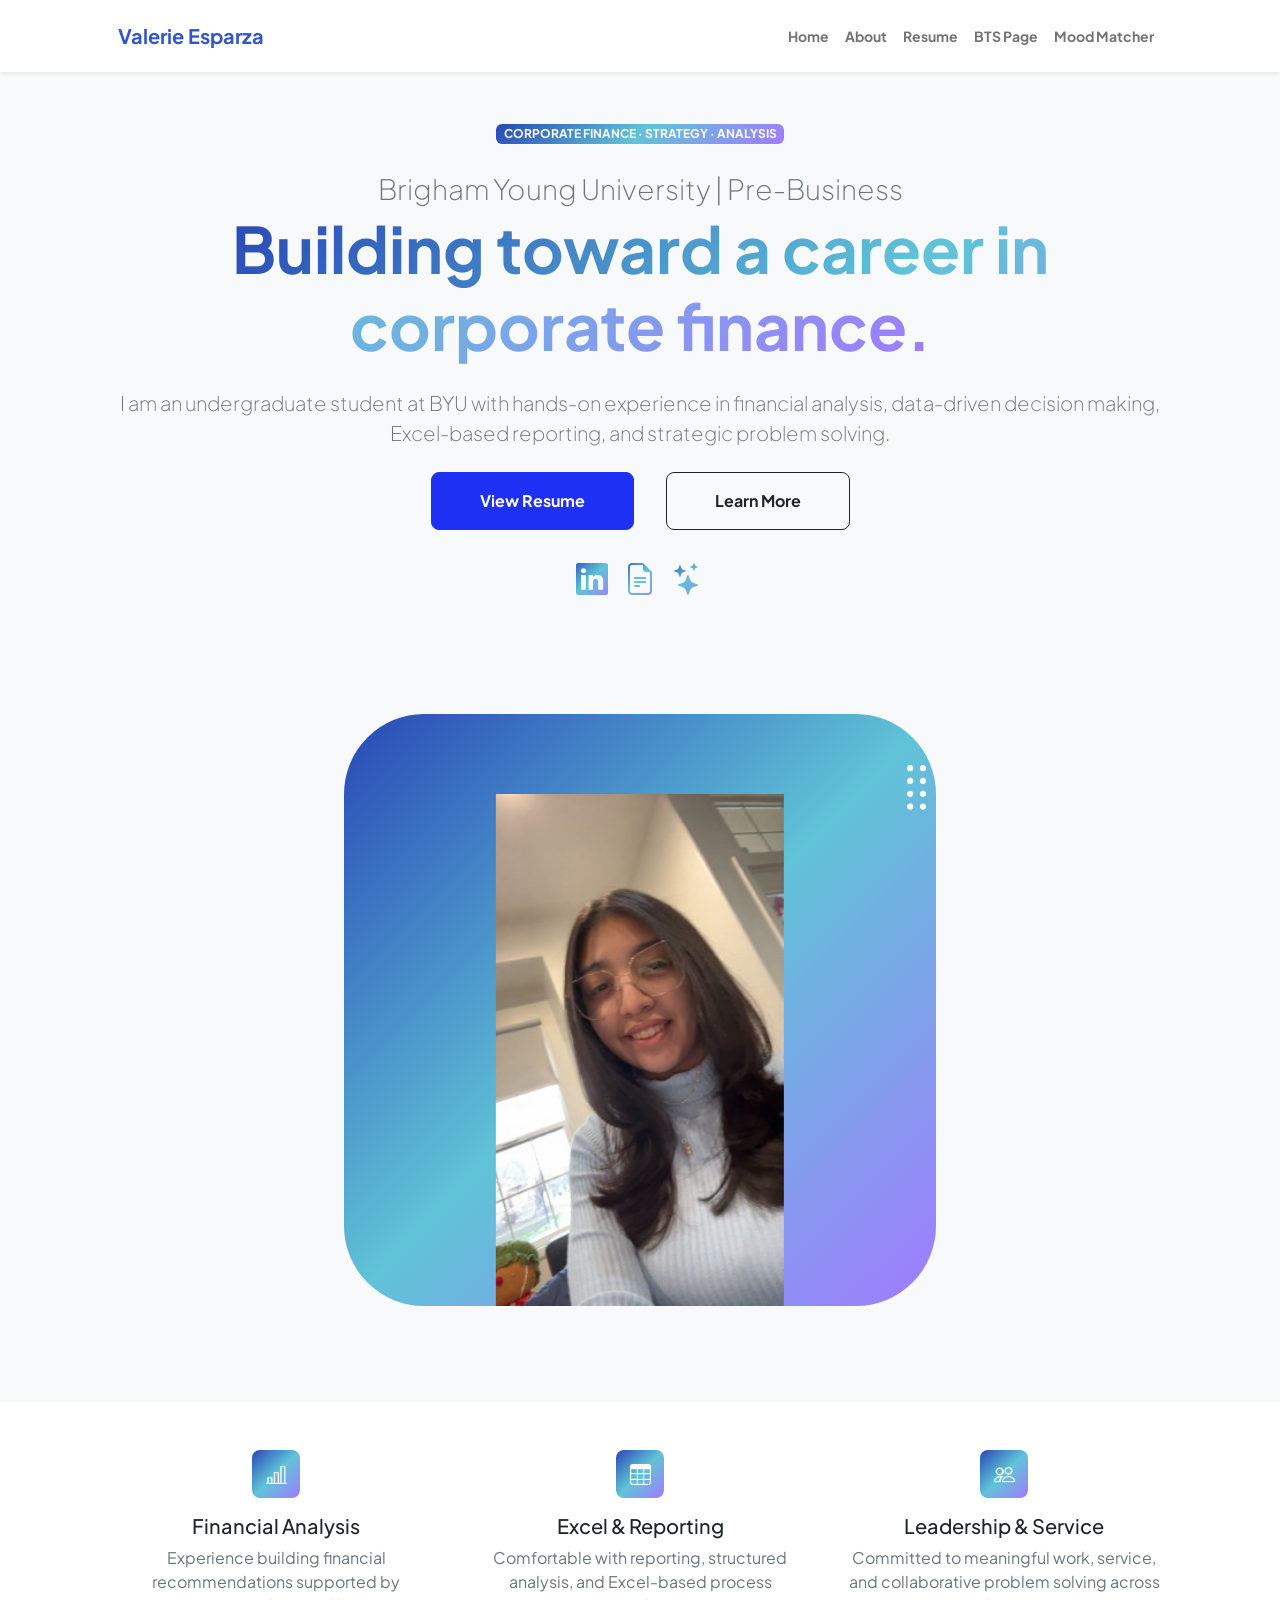
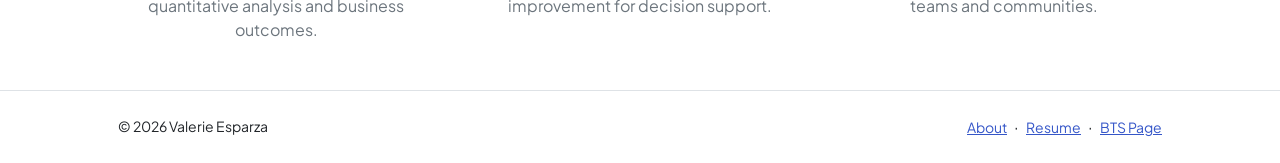
==== commit b56d4b01: "Add files via upload" ====
--- a/index.html
+++ b/index.html
@@ -1,219 +1,114 @@
 <!DOCTYPE html>
 <html lang="en">
-    <head>
-        <meta charset="utf-8" />
-        <meta name="viewport" content="width=device-width, initial-scale=1, shrink-to-fit=no" />
-        <meta name="description" content="" />
-        <meta name="author" content="" />
-        <title>Personal - Start Bootstrap Theme</title>
-        <!-- Favicon-->
-        <link rel="icon" type="image/x-icon" href="assets/favicon.ico" />
-        <!-- Custom Google font-->
-        <link rel="preconnect" href="https://fonts.googleapis.com" />
-        <link rel="preconnect" href="https://fonts.gstatic.com" crossorigin />
-        <link href="https://fonts.googleapis.com/css2?family=Plus+Jakarta+Sans:wght@100;200;300;400;500;600;700;800;900&amp;display=swap" rel="stylesheet" />
-        <!-- Bootstrap icons-->
-        <link href="https://cdn.jsdelivr.net/npm/bootstrap-icons@1.8.1/font/bootstrap-icons.css" rel="stylesheet" />
-        <!-- Core theme CSS (includes Bootstrap)-->
-        <link href="css/styles.css" rel="stylesheet" />
-    </head>
-    <body class="d-flex flex-column h-100">
-        <main class="flex-shrink-0">
-            <!-- Navigation-->
-            <nav class="navbar navbar-expand-lg navbar-light bg-white py-3">
-                <div class="container px-5">
-                    <a class="navbar-brand" href="index.html"><span class="fw-bolder text-primary">Start Bootstrap</span></a>
-                    <button class="navbar-toggler" type="button" data-bs-toggle="collapse" data-bs-target="#navbarSupportedContent" aria-controls="navbarSupportedContent" aria-expanded="false" aria-label="Toggle navigation"><span class="navbar-toggler-icon"></span></button>
-                    <div class="collapse navbar-collapse" id="navbarSupportedContent">
-                        <ul class="navbar-nav ms-auto mb-2 mb-lg-0 small fw-bolder">
-                            <li class="nav-item"><a class="nav-link" href="index.html">Home</a></li>
-                            <li class="nav-item"><a class="nav-link" href="resume.html">Resume</a></li>
-                            <li class="nav-item"><a class="nav-link" href="projects.html">Projects</a></li>
-                            <li class="nav-item"><a class="nav-link" href="scratch.html">Scratch</a></li>
-                        </ul>
-                    </div>
+  <head>
+    <meta charset="utf-8" />
+    <meta name="viewport" content="width=device-width, initial-scale=1, shrink-to-fit=no" />
+    <meta name="description" content="Valerie Esparza portfolio" />
+    <meta name="author" content="Valerie Esparza" />
+    <title>Valerie Esparza | Corporate Finance Portfolio</title>
+    <link rel="icon" type="image/x-icon" href="assets/favicon.ico" />
+    <link rel="preconnect" href="https://fonts.googleapis.com" />
+    <link rel="preconnect" href="https://fonts.gstatic.com" crossorigin />
+    <link href="https://fonts.googleapis.com/css2?family=Plus+Jakarta+Sans:wght@200;300;400;500;600;700;800&display=swap" rel="stylesheet" />
+    <link href="https://cdn.jsdelivr.net/npm/bootstrap-icons@1.11.3/font/bootstrap-icons.css" rel="stylesheet" />
+    <link href="css/styles.css" rel="stylesheet" />
+  </head>
+  <body class="d-flex flex-column h-100 bg-light">
+    <main class="flex-shrink-0">
+      <nav class="navbar navbar-expand-lg navbar-light bg-white py-3 shadow-sm">
+        <div class="container px-5">
+          <a class="navbar-brand" href="index.html"><span class="fw-bolder text-primary">Valerie Esparza</span></a>
+          <button class="navbar-toggler" type="button" data-bs-toggle="collapse" data-bs-target="#navbarSupportedContent" aria-controls="navbarSupportedContent" aria-expanded="false" aria-label="Toggle navigation"><span class="navbar-toggler-icon"></span></button>
+          <div class="collapse navbar-collapse" id="navbarSupportedContent">
+            <ul class="navbar-nav ms-auto mb-2 mb-lg-0 small fw-bolder">
+              <li class="nav-item"><a class="nav-link" href="index.html">Home</a></li>
+              <li class="nav-item"><a class="nav-link" href="about.html">About</a></li>
+              <li class="nav-item"><a class="nav-link" href="resume.html">Resume</a></li>
+              <li class="nav-item"><a class="nav-link" href="scratch.html">BTS Page</a></li>
+              <li class="nav-item"><a class="nav-link" href="app.html">Mood Matcher</a></li>
+            </ul>
+          </div>
+        </div>
+      </nav>
+
+      <header class="py-5">
+        <div class="container px-5 pb-5">
+          <div class="row gx-5 align-items-center">
+            <div class="col-xxl-5">
+              <div class="text-center text-xxl-start">
+                <div class="badge bg-gradient-primary-to-secondary text-white mb-4">
+                  <div class="text-uppercase">Corporate Finance &middot; Strategy &middot; Analysis</div>
                 </div>
-            </nav>
-            <!-- Header-->
-            <header class="py-5">
-                <div class="container px-5 pb-5">
-                    <div class="row gx-5 align-items-center">
-                        <div class="col-xxl-5">
-                            <!-- Header text content-->
-                            <div class="text-center text-xxl-start">
-                                <div class="badge bg-gradient-primary-to-secondary text-white mb-4"><div class="text-uppercase">Design &middot; Development &middot; Marketing</div></div>
-                                <div class="fs-3 fw-light text-muted">I can help your business to</div>
-                                <h1 class="display-3 fw-bolder mb-5"><span class="text-gradient d-inline">Get online and grow fast</span></h1>
-                                <div class="d-grid gap-3 d-sm-flex justify-content-sm-center justify-content-xxl-start mb-3">
-                                    <a class="btn btn-primary btn-lg px-5 py-3 me-sm-3 fs-6 fw-bolder" href="resume.html">Resume</a>
-                                    <a class="btn btn-outline-dark btn-lg px-5 py-3 fs-6 fw-bolder" href="projects.html">Projects</a>
-                                </div>
-                            </div>
-                        </div>
-                        <div class="col-xxl-7">
-                            <!-- Header profile picture-->
-                            <div class="d-flex justify-content-center mt-5 mt-xxl-0">
-                                <div class="profile bg-gradient-primary-to-secondary">
-                                    <!-- TIP: For best results, use a photo with a transparent background like the demo example below-->
-                                    <!-- Watch a tutorial on how to do this on YouTube (link)-->
-                                    <img class="profile-img" src="assets/profile.png" alt="..." />
-                                    <div class="dots-1">
-                                        <!-- SVG Dots-->
-                                        <svg version="1.1" xmlns="http://www.w3.org/2000/svg" xmlns:xlink="http://www.w3.org/1999/xlink" x="0px" y="0px" viewBox="0 0 191.6 1215.4" style="enable-background: new 0 0 191.6 1215.4" xml:space="preserve">
-                                            <g transform="translate(0.000000,1280.000000) scale(0.100000,-0.100000)">
-                                                <path d="M227.7,12788.6c-105-35-200-141-222-248c-43-206,163-412,369-369c155,32,275,190,260,339c-11,105-90,213-190,262        C383.7,12801.6,289.7,12808.6,227.7,12788.6z"></path>
-                                                <path d="M1507.7,12788.6c-151-50-253-216-222-362c25-119,136-230,254-255c194-41,395,142,375,339c-11,105-90,213-190,262        C1663.7,12801.6,1569.7,12808.6,1507.7,12788.6z"></path>
-                                                <path d="M227.7,11508.6c-105-35-200-141-222-248c-43-206,163-412,369-369c155,32,275,190,260,339c-11,105-90,213-190,262        C383.7,11521.6,289.7,11528.6,227.7,11508.6z"></path>
-                                                <path d="M1507.7,11508.6c-151-50-253-216-222-362c25-119,136-230,254-255c194-41,395,142,375,339c-11,105-90,213-190,262        C1663.7,11521.6,1569.7,11528.6,1507.7,11508.6z"></path>
-                                                <path d="M227.7,10228.6c-105-35-200-141-222-248c-43-206,163-412,369-369c155,32,275,190,260,339c-11,105-90,213-190,262        C383.7,10241.6,289.7,10248.6,227.7,10228.6z"></path>
-                                                <path d="M1507.7,10228.6c-105-35-200-141-222-248c-43-206,163-412,369-369c155,32,275,190,260,339c-11,105-90,213-190,262        C1663.7,10241.6,1569.7,10248.6,1507.7,10228.6z"></path>
-                                                <path d="M227.7,8948.6c-105-35-200-141-222-248c-43-206,163-412,369-369c155,32,275,190,260,339c-11,105-90,213-190,262        C383.7,8961.6,289.7,8968.6,227.7,8948.6z"></path>
-                                                <path d="M1507.7,8948.6c-105-35-200-141-222-248c-43-206,163-412,369-369c155,32,275,190,260,339c-11,105-90,213-190,262        C1663.7,8961.6,1569.7,8968.6,1507.7,8948.6z"></path>
-                                                <path d="M227.7,7668.6c-105-35-200-141-222-248c-43-206,163-412,369-369c155,32,275,190,260,339c-11,105-90,213-190,262        C383.7,7681.6,289.7,7688.6,227.7,7668.6z"></path>
-                                                <path d="M1507.7,7668.6c-105-35-200-141-222-248c-43-206,163-412,369-369c155,32,275,190,260,339c-11,105-90,213-190,262        C1663.7,7681.6,1569.7,7688.6,1507.7,7668.6z"></path>
-                                                <path d="M227.7,6388.6c-105-35-200-141-222-248c-43-206,163-412,369-369c155,32,275,190,260,339c-11,105-90,213-190,262        C383.7,6401.6,289.7,6408.6,227.7,6388.6z"></path>
-                                                <path d="M1507.7,6388.6c-105-35-200-141-222-248c-43-206,163-412,369-369c155,32,275,190,260,339c-11,105-90,213-190,262        C1663.7,6401.6,1569.7,6408.6,1507.7,6388.6z"></path>
-                                                <path d="M227.7,5108.6c-105-35-200-141-222-248c-43-206,163-412,369-369c155,32,275,190,260,339c-11,105-90,213-190,262        C383.7,5121.6,289.7,5128.6,227.7,5108.6z"></path>
-                                                <path d="M1507.7,5108.6c-105-35-200-141-222-248c-43-206,163-412,369-369c155,32,275,190,260,339c-11,105-90,213-190,262        C1663.7,5121.6,1569.7,5128.6,1507.7,5108.6z"></path>
-                                                <path d="M227.7,3828.6c-105-35-200-141-222-248c-43-206,163-412,369-369c155,32,275,190,260,339c-11,105-90,213-190,262        C383.7,3841.6,289.7,3848.6,227.7,3828.6z"></path>
-                                                <path d="M1507.7,3828.6c-105-35-200-141-222-248c-43-206,163-412,369-369c155,32,275,190,260,339c-11,105-90,213-190,262        C1663.7,3841.6,1569.7,3848.6,1507.7,3828.6z"></path>
-                                                <path d="M227.7,2548.6c-105-35-200-141-222-248c-43-206,163-412,369-369c155,32,275,190,260,339c-11,105-90,213-190,262        C383.7,2561.6,289.7,2568.6,227.7,2548.6z"></path>
-                                                <path d="M1507.7,2548.6c-105-35-200-141-222-248c-43-206,163-412,369-369c155,32,275,190,260,339c-11,105-90,213-190,262        C1663.7,2561.6,1569.7,2568.6,1507.7,2548.6z"></path>
-                                                <path d="M227.7,1268.6c-105-35-200-141-222-248c-43-206,163-412,369-369c155,32,275,190,260,339c-11,105-90,213-190,262        C383.7,1281.6,289.7,1288.6,227.7,1268.6z"></path>
-                                                <path d="M1507.7,1268.6c-105-35-200-141-222-248c-43-206,163-412,369-369c155,32,275,190,260,339c-11,105-90,213-190,262        C1663.7,1281.6,1569.7,1288.6,1507.7,1268.6z"></path>
-                                            </g>
-                                        </svg>
-                                        <!-- END of SVG dots-->
-                                    </div>
-                                    <div class="dots-2">
-                                        <!-- SVG Dots-->
-                                        <svg version="1.1" xmlns="http://www.w3.org/2000/svg" xmlns:xlink="http://www.w3.org/1999/xlink" x="0px" y="0px" viewBox="0 0 191.6 1215.4" style="enable-background: new 0 0 191.6 1215.4" xml:space="preserve">
-                                            <g transform="translate(0.000000,1280.000000) scale(0.100000,-0.100000)">
-                                                <path d="M227.7,12788.6c-105-35-200-141-222-248c-43-206,163-412,369-369c155,32,275,190,260,339c-11,105-90,213-190,262        C383.7,12801.6,289.7,12808.6,227.7,12788.6z"></path>
-                                                <path d="M1507.7,12788.6c-151-50-253-216-222-362c25-119,136-230,254-255c194-41,395,142,375,339c-11,105-90,213-190,262        C1663.7,12801.6,1569.7,12808.6,1507.7,12788.6z"></path>
-                                                <path d="M227.7,11508.6c-105-35-200-141-222-248c-43-206,163-412,369-369c155,32,275,190,260,339c-11,105-90,213-190,262        C383.7,11521.6,289.7,11528.6,227.7,11508.6z"></path>
-                                                <path d="M1507.7,11508.6c-151-50-253-216-222-362c25-119,136-230,254-255c194-41,395,142,375,339c-11,105-90,213-190,262        C1663.7,11521.6,1569.7,11528.6,1507.7,11508.6z"></path>
-                                                <path d="M227.7,10228.6c-105-35-200-141-222-248c-43-206,163-412,369-369c155,32,275,190,260,339c-11,105-90,213-190,262        C383.7,10241.6,289.7,10248.6,227.7,10228.6z"></path>
-                                                <path d="M1507.7,10228.6c-105-35-200-141-222-248c-43-206,163-412,369-369c155,32,275,190,260,339c-11,105-90,213-190,262        C1663.7,10241.6,1569.7,10248.6,1507.7,10228.6z"></path>
-                                                <path d="M227.7,8948.6c-105-35-200-141-222-248c-43-206,163-412,369-369c155,32,275,190,260,339c-11,105-90,213-190,262        C383.7,8961.6,289.7,8968.6,227.7,8948.6z"></path>
-                                                <path d="M1507.7,8948.6c-105-35-200-141-222-248c-43-206,163-412,369-369c155,32,275,190,260,339c-11,105-90,213-190,262        C1663.7,8961.6,1569.7,8968.6,1507.7,8948.6z"></path>
-                                                <path d="M227.7,7668.6c-105-35-200-141-222-248c-43-206,163-412,369-369c155,32,275,190,260,339c-11,105-90,213-190,262        C383.7,7681.6,289.7,7688.6,227.7,7668.6z"></path>
-                                                <path d="M1507.7,7668.6c-105-35-200-141-222-248c-43-206,163-412,369-369c155,32,275,190,260,339c-11,105-90,213-190,262        C1663.7,7681.6,1569.7,7688.6,1507.7,7668.6z"></path>
-                                                <path d="M227.7,6388.6c-105-35-200-141-222-248c-43-206,163-412,369-369c155,32,275,190,260,339c-11,105-90,213-190,262        C383.7,6401.6,289.7,6408.6,227.7,6388.6z"></path>
-                                                <path d="M1507.7,6388.6c-105-35-200-141-222-248c-43-206,163-412,369-369c155,32,275,190,260,339c-11,105-90,213-190,262        C1663.7,6401.6,1569.7,6408.6,1507.7,6388.6z"></path>
-                                                <path d="M227.7,5108.6c-105-35-200-141-222-248c-43-206,163-412,369-369c155,32,275,190,260,339c-11,105-90,213-190,262        C383.7,5121.6,289.7,5128.6,227.7,5108.6z"></path>
-                                                <path d="M1507.7,5108.6c-105-35-200-141-222-248c-43-206,163-412,369-369c155,32,275,190,260,339c-11,105-90,213-190,262        C1663.7,5121.6,1569.7,5128.6,1507.7,5108.6z"></path>
-                                                <path d="M227.7,3828.6c-105-35-200-141-222-248c-43-206,163-412,369-369c155,32,275,190,260,339c-11,105-90,213-190,262        C383.7,3841.6,289.7,3848.6,227.7,3828.6z"></path>
-                                                <path d="M1507.7,3828.6c-105-35-200-141-222-248c-43-206,163-412,369-369c155,32,275,190,260,339c-11,105-90,213-190,262        C1663.7,3841.6,1569.7,3848.6,1507.7,3828.6z"></path>
-                                                <path d="M227.7,2548.6c-105-35-200-141-222-248c-43-206,163-412,369-369c155,32,275,190,260,339c-11,105-90,213-190,262        C383.7,2561.6,289.7,2568.6,227.7,2548.6z"></path>
-                                                <path d="M1507.7,2548.6c-105-35-200-141-222-248c-43-206,163-412,369-369c155,32,275,190,260,339c-11,105-90,213-190,262        C1663.7,2561.6,1569.7,2568.6,1507.7,2548.6z"></path>
-                                                <path d="M227.7,1268.6c-105-35-200-141-222-248c-43-206,163-412,369-369c155,32,275,190,260,339c-11,105-90,213-190,262        C383.7,1281.6,289.7,1288.6,227.7,1268.6z"></path>
-                                                <path d="M1507.7,1268.6c-105-35-200-141-222-248c-43-206,163-412,369-369c155,32,275,190,260,339c-11,105-90,213-190,262        C1663.7,1281.6,1569.7,1288.6,1507.7,1268.6z"></path>
-                                            </g>
-                                        </svg>
-                                        <!-- END of SVG dots-->
-                                    </div>
-                                    <div class="dots-3">
-                                        <!-- SVG Dots-->
-                                        <svg version="1.1" xmlns="http://www.w3.org/2000/svg" xmlns:xlink="http://www.w3.org/1999/xlink" x="0px" y="0px" viewBox="0 0 191.6 1215.4" style="enable-background: new 0 0 191.6 1215.4" xml:space="preserve">
-                                            <g transform="translate(0.000000,1280.000000) scale(0.100000,-0.100000)">
-                                                <path d="M227.7,12788.6c-105-35-200-141-222-248c-43-206,163-412,369-369c155,32,275,190,260,339c-11,105-90,213-190,262        C383.7,12801.6,289.7,12808.6,227.7,12788.6z"></path>
-                                                <path d="M1507.7,12788.6c-151-50-253-216-222-362c25-119,136-230,254-255c194-41,395,142,375,339c-11,105-90,213-190,262        C1663.7,12801.6,1569.7,12808.6,1507.7,12788.6z"></path>
-                                                <path d="M227.7,11508.6c-105-35-200-141-222-248c-43-206,163-412,369-369c155,32,275,190,260,339c-11,105-90,213-190,262        C383.7,11521.6,289.7,11528.6,227.7,11508.6z"></path>
-                                                <path d="M1507.7,11508.6c-151-50-253-216-222-362c25-119,136-230,254-255c194-41,395,142,375,339c-11,105-90,213-190,262        C1663.7,11521.6,1569.7,11528.6,1507.7,11508.6z"></path>
-                                                <path d="M227.7,10228.6c-105-35-200-141-222-248c-43-206,163-412,369-369c155,32,275,190,260,339c-11,105-90,213-190,262        C383.7,10241.6,289.7,10248.6,227.7,10228.6z"></path>
-                                                <path d="M1507.7,10228.6c-105-35-200-141-222-248c-43-206,163-412,369-369c155,32,275,190,260,339c-11,105-90,213-190,262        C1663.7,10241.6,1569.7,10248.6,1507.7,10228.6z"></path>
-                                                <path d="M227.7,8948.6c-105-35-200-141-222-248c-43-206,163-412,369-369c155,32,275,190,260,339c-11,105-90,213-190,262        C383.7,8961.6,289.7,8968.6,227.7,8948.6z"></path>
-                                                <path d="M1507.7,8948.6c-105-35-200-141-222-248c-43-206,163-412,369-369c155,32,275,190,260,339c-11,105-90,213-190,262        C1663.7,8961.6,1569.7,8968.6,1507.7,8948.6z"></path>
-                                                <path d="M227.7,7668.6c-105-35-200-141-222-248c-43-206,163-412,369-369c155,32,275,190,260,339c-11,105-90,213-190,262        C383.7,7681.6,289.7,7688.6,227.7,7668.6z"></path>
-                                                <path d="M1507.7,7668.6c-105-35-200-141-222-248c-43-206,163-412,369-369c155,32,275,190,260,339c-11,105-90,213-190,262        C1663.7,7681.6,1569.7,7688.6,1507.7,7668.6z"></path>
-                                                <path d="M227.7,6388.6c-105-35-200-141-222-248c-43-206,163-412,369-369c155,32,275,190,260,339c-11,105-90,213-190,262        C383.7,6401.6,289.7,6408.6,227.7,6388.6z"></path>
-                                                <path d="M1507.7,6388.6c-105-35-200-141-222-248c-43-206,163-412,369-369c155,32,275,190,260,339c-11,105-90,213-190,262        C1663.7,6401.6,1569.7,6408.6,1507.7,6388.6z"></path>
-                                                <path d="M227.7,5108.6c-105-35-200-141-222-248c-43-206,163-412,369-369c155,32,275,190,260,339c-11,105-90,213-190,262        C383.7,5121.6,289.7,5128.6,227.7,5108.6z"></path>
-                                                <path d="M1507.7,5108.6c-105-35-200-141-222-248c-43-206,163-412,369-369c155,32,275,190,260,339c-11,105-90,213-190,262        C1663.7,5121.6,1569.7,5128.6,1507.7,5108.6z"></path>
-                                                <path d="M227.7,3828.6c-105-35-200-141-222-248c-43-206,163-412,369-369c155,32,275,190,260,339c-11,105-90,213-190,262        C383.7,3841.6,289.7,3848.6,227.7,3828.6z"></path>
-                                                <path d="M1507.7,3828.6c-105-35-200-141-222-248c-43-206,163-412,369-369c155,32,275,190,260,339c-11,105-90,213-190,262        C1663.7,3841.6,1569.7,3848.6,1507.7,3828.6z"></path>
-                                                <path d="M227.7,2548.6c-105-35-200-141-222-248c-43-206,163-412,369-369c155,32,275,190,260,339c-11,105-90,213-190,262        C383.7,2561.6,289.7,2568.6,227.7,2548.6z"></path>
-                                                <path d="M1507.7,2548.6c-105-35-200-141-222-248c-43-206,163-412,369-369c155,32,275,190,260,339c-11,105-90,213-190,262        C1663.7,2561.6,1569.7,2568.6,1507.7,2548.6z"></path>
-                                                <path d="M227.7,1268.6c-105-35-200-141-222-248c-43-206,163-412,369-369c155,32,275,190,260,339c-11,105-90,213-190,262        C383.7,1281.6,289.7,1288.6,227.7,1268.6z"></path>
-                                                <path d="M1507.7,1268.6c-105-35-200-141-222-248c-43-206,163-412,369-369c155,32,275,190,260,339c-11,105-90,213-190,262        C1663.7,1281.6,1569.7,1288.6,1507.7,1268.6z"></path>
-                                            </g>
-                                        </svg>
-                                        <!-- END of SVG dots-->
-                                    </div>
-                                    <div class="dots-4">
-                                        <!-- SVG Dots-->
-                                        <svg version="1.1" xmlns="http://www.w3.org/2000/svg" xmlns:xlink="http://www.w3.org/1999/xlink" x="0px" y="0px" viewBox="0 0 191.6 1215.4" style="enable-background: new 0 0 191.6 1215.4" xml:space="preserve">
-                                            <g transform="translate(0.000000,1280.000000) scale(0.100000,-0.100000)">
-                                                <path d="M227.7,12788.6c-105-35-200-141-222-248c-43-206,163-412,369-369c155,32,275,190,260,339c-11,105-90,213-190,262        C383.7,12801.6,289.7,12808.6,227.7,12788.6z"></path>
-                                                <path d="M1507.7,12788.6c-151-50-253-216-222-362c25-119,136-230,254-255c194-41,395,142,375,339c-11,105-90,213-190,262        C1663.7,12801.6,1569.7,12808.6,1507.7,12788.6z"></path>
-                                                <path d="M227.7,11508.6c-105-35-200-141-222-248c-43-206,163-412,369-369c155,32,275,190,260,339c-11,105-90,213-190,262        C383.7,11521.6,289.7,11528.6,227.7,11508.6z"></path>
-                                                <path d="M1507.7,11508.6c-151-50-253-216-222-362c25-119,136-230,254-255c194-41,395,142,375,339c-11,105-90,213-190,262        C1663.7,11521.6,1569.7,11528.6,1507.7,11508.6z"></path>
-                                                <path d="M227.7,10228.6c-105-35-200-141-222-248c-43-206,163-412,369-369c155,32,275,190,260,339c-11,105-90,213-190,262        C383.7,10241.6,289.7,10248.6,227.7,10228.6z"></path>
-                                                <path d="M1507.7,10228.6c-105-35-200-141-222-248c-43-206,163-412,369-369c155,32,275,190,260,339c-11,105-90,213-190,262        C1663.7,10241.6,1569.7,10248.6,1507.7,10228.6z"></path>
-                                                <path d="M227.7,8948.6c-105-35-200-141-222-248c-43-206,163-412,369-369c155,32,275,190,260,339c-11,105-90,213-190,262        C383.7,8961.6,289.7,8968.6,227.7,8948.6z"></path>
-                                                <path d="M1507.7,8948.6c-105-35-200-141-222-248c-43-206,163-412,369-369c155,32,275,190,260,339c-11,105-90,213-190,262        C1663.7,8961.6,1569.7,8968.6,1507.7,8948.6z"></path>
-                                                <path d="M227.7,7668.6c-105-35-200-141-222-248c-43-206,163-412,369-369c155,32,275,190,260,339c-11,105-90,213-190,262        C383.7,7681.6,289.7,7688.6,227.7,7668.6z"></path>
-                                                <path d="M1507.7,7668.6c-105-35-200-141-222-248c-43-206,163-412,369-369c155,32,275,190,260,339c-11,105-90,213-190,262        C1663.7,7681.6,1569.7,7688.6,1507.7,7668.6z"></path>
-                                                <path d="M227.7,6388.6c-105-35-200-141-222-248c-43-206,163-412,369-369c155,32,275,190,260,339c-11,105-90,213-190,262        C383.7,6401.6,289.7,6408.6,227.7,6388.6z"></path>
-                                                <path d="M1507.7,6388.6c-105-35-200-141-222-248c-43-206,163-412,369-369c155,32,275,190,260,339c-11,105-90,213-190,262        C1663.7,6401.6,1569.7,6408.6,1507.7,6388.6z"></path>
-                                                <path d="M227.7,5108.6c-105-35-200-141-222-248c-43-206,163-412,369-369c155,32,275,190,260,339c-11,105-90,213-190,262        C383.7,5121.6,289.7,5128.6,227.7,5108.6z"></path>
-                                                <path d="M1507.7,5108.6c-105-35-200-141-222-248c-43-206,163-412,369-369c155,32,275,190,260,339c-11,105-90,213-190,262        C1663.7,5121.6,1569.7,5128.6,1507.7,5108.6z"></path>
-                                                <path d="M227.7,3828.6c-105-35-200-141-222-248c-43-206,163-412,369-369c155,32,275,190,260,339c-11,105-90,213-190,262        C383.7,3841.6,289.7,3848.6,227.7,3828.6z"></path>
-                                                <path d="M1507.7,3828.6c-105-35-200-141-222-248c-43-206,163-412,369-369c155,32,275,190,260,339c-11,105-90,213-190,262        C1663.7,3841.6,1569.7,3848.6,1507.7,3828.6z"></path>
-                                                <path d="M227.7,2548.6c-105-35-200-141-222-248c-43-206,163-412,369-369c155,32,275,190,260,339c-11,105-90,213-190,262        C383.7,2561.6,289.7,2568.6,227.7,2548.6z"></path>
-                                                <path d="M1507.7,2548.6c-105-35-200-141-222-248c-43-206,163-412,369-369c155,32,275,190,260,339c-11,105-90,213-190,262        C1663.7,2561.6,1569.7,2568.6,1507.7,2548.6z"></path>
-                                                <path d="M227.7,1268.6c-105-35-200-141-222-248c-43-206,163-412,369-369c155,32,275,190,260,339c-11,105-90,213-190,262        C383.7,1281.6,289.7,1288.6,227.7,1268.6z"></path>
-                                                <path d="M1507.7,1268.6c-105-35-200-141-222-248c-43-206,163-412,369-369c155,32,275,190,260,339c-11,105-90,213-190,262        C1663.7,1281.6,1569.7,1288.6,1507.7,1268.6z"></path>
-                                            </g>
-                                        </svg>
-                                        <!-- END of SVG dots-->
-                                    </div>
-                                </div>
-                            </div>
-                        </div>
-                    </div>
+                <div class="fs-3 fw-light text-muted">Brigham Young University | Pre-Business</div>
+                <h1 class="display-3 fw-bolder mb-4"><span class="text-gradient d-inline">Building toward a career in corporate finance.</span></h1>
+                <p class="lead fw-light text-muted mb-4">I am an undergraduate student at BYU with hands-on experience in financial analysis, data-driven decision making, Excel-based reporting, and strategic problem solving.</p>
+                <div class="d-grid gap-3 d-sm-flex justify-content-sm-center justify-content-xxl-start mb-3">
+                  <a class="btn btn-primary btn-lg px-5 py-3 me-sm-3 fs-6 fw-bolder" href="resume.html">View Resume</a>
+                  <a class="btn btn-outline-dark btn-lg px-5 py-3 fs-6 fw-bolder" href="about.html">Learn More</a>
                 </div>
-            </header>
-            <!-- About Section-->
-            <section class="bg-light py-5">
-                <div class="container px-5">
-                    <div class="row gx-5 justify-content-center">
-                        <div class="col-xxl-8">
-                            <div class="text-center my-5">
-                                <h2 class="display-5 fw-bolder"><span class="text-gradient d-inline">About Me</span></h2>
-                                <p class="lead fw-light mb-4">My name is Start Bootstrap and I help brands grow.</p>
-                                <p class="text-muted">Lorem ipsum dolor sit amet, consectetur adipisicing elit. Fugit dolorum itaque qui unde quisquam consequatur autem. Eveniet quasi nobis aliquid cumque officiis sed rem iure ipsa! Praesentium ratione atque dolorem?</p>
-                                <div class="d-flex justify-content-center fs-2 gap-4">
-                                    <a class="text-gradient" href="#!"><i class="bi bi-twitter"></i></a>
-                                    <a class="text-gradient" href="#!"><i class="bi bi-linkedin"></i></a>
-                                    <a class="text-gradient" href="#!"><i class="bi bi-github"></i></a>
-                                </div>
-                            </div>
-                        </div>
-                    </div>
+                <div class="d-flex justify-content-center justify-content-xxl-start gap-3 mt-4">
+                  <a class="text-gradient fs-2" href="https://www.linkedin.com/in/valerie-esparza-14511a3448" target="_blank" rel="noopener"><i class="bi bi-linkedin"></i></a>
+                  <a class="text-gradient fs-2" href="resume.html"><i class="bi bi-file-earmark-text"></i></a>
+                  <a class="text-gradient fs-2" href="scratch.html"><i class="bi bi-stars"></i></a>
                 </div>
-            </section>
-        </main>
-        <!-- Footer-->
-        <footer class="bg-white py-4 mt-auto">
-            <div class="container px-5">
-                <div class="row align-items-center justify-content-between flex-column flex-sm-row">
-                    <div class="col-auto"><div class="small m-0">Copyright &copy; Your Website 2023</div></div>
-                    <div class="col-auto">
-                        <a class="small" href="#!">Privacy</a>
-                        <span class="mx-1">&middot;</span>
-                        <a class="small" href="#!">Terms</a>
-                        <span class="mx-1">&middot;</span>
-                        <a class="small" href="#!">Contact</a>
-                    </div>
+              </div>
+            </div>
+            <div class="col-xxl-7">
+              <div class="d-flex justify-content-center mt-5 mt-xxl-0">
+                <div class="profile bg-gradient-primary-to-secondary">
+                  <img class="profile-img" src="assets/profile.jpg" alt="Portrait of Valerie Esparza" />
+                  <div class="dots-1">
+                    <svg version="1.1" xmlns="http://www.w3.org/2000/svg" x="0px" y="0px" viewBox="0 0 191.6 1215.4" style="enable-background:new 0 0 191.6 1215.4" xml:space="preserve"><g transform="translate(0.000000,1280.000000) scale(0.100000,-0.100000)"><path d="M227.7,12788.6c-105-35-200-141-222-248c-43-206,163-412,369-369c155,32,275,190,260,339c-11,105-90,213-190,262C383.7,12801.6,289.7,12808.6,227.7,12788.6z"></path><path d="M1507.7,12788.6c-151-50-253-216-222-362c25-119,136-230,254-255c194-41,395,142,375,339c-11,105-90,213-190,262C1663.7,12801.6,1569.7,12808.6,1507.7,12788.6z"></path><path d="M227.7,11508.6c-105-35-200-141-222-248c-43-206,163-412,369-369c155,32,275,190,260,339c-11,105-90,213-190,262C383.7,11521.6,289.7,11528.6,227.7,11508.6z"></path><path d="M1507.7,11508.6c-151-50-253-216-222-362c25-119,136-230,254-255c194-41,395,142,375,339c-11,105-90,213-190,262C1663.7,11521.6,1569.7,11528.6,1507.7,11508.6z"></path><path d="M227.7,10228.6c-105-35-200-141-222-248c-43-206,163-412,369-369c155,32,275,190,260,339c-11,105-90,213-190,262C383.7,10241.6,289.7,10248.6,227.7,10228.6z"></path><path d="M1507.7,10228.6c-105-35-200-141-222-248c-43-206,163-412,369-369c155,32,275,190,260,339c-11,105-90,213-190,262C1663.7,10241.6,1569.7,10248.6,1507.7,10228.6z"></path><path d="M227.7,8948.6c-105-35-200-141-222-248c-43-206,163-412,369-369c155,32,275,190,260,339c-11,105-90,213-190,262C383.7,8961.6,289.7,8968.6,227.7,8948.6z"></path><path d="M1507.7,8948.6c-105-35-200-141-222-248c-43-206,163-412,369-369c155,32,275,190,260,339c-11,105-90,213-190,262C1663.7,8961.6,1569.7,8968.6,1507.7,8948.6z"></path></g></svg>
+                  </div>
+                  <div class="dots-2">
+                    <svg version="1.1" xmlns="http://www.w3.org/2000/svg" x="0px" y="0px" viewBox="0 0 191.6 1215.4" style="enable-background:new 0 0 191.6 1215.4" xml:space="preserve"><g transform="translate(0.000000,1280.000000) scale(0.100000,-0.100000)"><path d="M227.7,12788.6c-105-35-200-141-222-248c-43-206,163-412,369-369c155,32,275,190,260,339c-11,105-90,213-190,262C383.7,12801.6,289.7,12808.6,227.7,12788.6z"></path><path d="M1507.7,12788.6c-151-50-253-216-222-362c25-119,136-230,254-255c194-41,395,142,375,339c-11,105-90,213-190,262C1663.7,12801.6,1569.7,12808.6,1507.7,12788.6z"></path><path d="M227.7,11508.6c-105-35-200-141-222-248c-43-206,163-412,369-369c155,32,275,190,260,339c-11,105-90,213-190,262C383.7,11521.6,289.7,11528.6,227.7,11508.6z"></path><path d="M1507.7,11508.6c-151-50-253-216-222-362c25-119,136-230,254-255c194-41,395,142,375,339c-11,105-90,213-190,262C1663.7,11521.6,1569.7,11528.6,1507.7,11508.6z"></path><path d="M227.7,10228.6c-105-35-200-141-222-248c-43-206,163-412,369-369c155,32,275,190,260,339c-11,105-90,213-190,262C383.7,10241.6,289.7,10248.6,227.7,10228.6z"></path><path d="M1507.7,10228.6c-105-35-200-141-222-248c-43-206,163-412,369-369c155,32,275,190,260,339c-11,105-90,213-190,262C1663.7,10241.6,1569.7,10248.6,1507.7,10228.6z"></path><path d="M227.7,8948.6c-105-35-200-141-222-248c-43-206,163-412,369-369c155,32,275,190,260,339c-11,105-90,213-190,262C383.7,8961.6,289.7,8968.6,227.7,8948.6z"></path><path d="M1507.7,8948.6c-105-35-200-141-222-248c-43-206,163-412,369-369c155,32,275,190,260,339c-11,105-90,213-190,262C1663.7,8961.6,1569.7,8968.6,1507.7,8948.6z"></path></g></svg>
+                  </div>
                 </div>
+              </div>
             </div>
-        </footer>
-        <!-- Bootstrap core JS-->
-        <script src="https://cdn.jsdelivr.net/npm/bootstrap@5.2.3/dist/js/bootstrap.bundle.min.js"></script>
-        <!-- Core theme JS-->
-        <script src="js/scripts.js"></script>
-    </body>
+          </div>
+        </div>
+      </header>
+
+      <section class="bg-white py-5">
+        <div class="container px-5">
+          <div class="row gx-5 text-center">
+            <div class="col-md-4 mb-4 mb-md-0">
+              <div class="feature bg-primary bg-gradient-primary-to-secondary text-white rounded-3 mb-3"><i class="bi bi-bar-chart-line"></i></div>
+              <h3 class="h5">Financial Analysis</h3>
+              <p class="text-muted mb-0">Experience building financial recommendations supported by quantitative analysis and business outcomes.</p>
+            </div>
+            <div class="col-md-4 mb-4 mb-md-0">
+              <div class="feature bg-primary bg-gradient-primary-to-secondary text-white rounded-3 mb-3"><i class="bi bi-table"></i></div>
+              <h3 class="h5">Excel & Reporting</h3>
+              <p class="text-muted mb-0">Comfortable with reporting, structured analysis, and Excel-based process improvement for decision support.</p>
+            </div>
+            <div class="col-md-4">
+              <div class="feature bg-primary bg-gradient-primary-to-secondary text-white rounded-3 mb-3"><i class="bi bi-people"></i></div>
+              <h3 class="h5">Leadership & Service</h3>
+              <p class="text-muted mb-0">Committed to meaningful work, service, and collaborative problem solving across teams and communities.</p>
+            </div>
+          </div>
+        </div>
+      </section>
+    </main>
+
+    <footer class="bg-white py-4 mt-auto border-top">
+      <div class="container px-5">
+        <div class="row align-items-center justify-content-between flex-column flex-sm-row">
+          <div class="col-auto"><div class="small m-0">&copy; 2026 Valerie Esparza</div></div>
+          <div class="col-auto">
+            <a class="small" href="about.html">About</a>
+            <span class="mx-1">&middot;</span>
+            <a class="small" href="resume.html">Resume</a>
+            <span class="mx-1">&middot;</span>
+            <a class="small" href="scratch.html">BTS Page</a>
+          </div>
+        </div>
+      </div>
+    </footer>
+
+    <script src="https://cdn.jsdelivr.net/npm/bootstrap@5.2.3/dist/js/bootstrap.bundle.min.js"></script>
+    <script src="js/scripts.js"></script>
+  </body>
 </html>
-
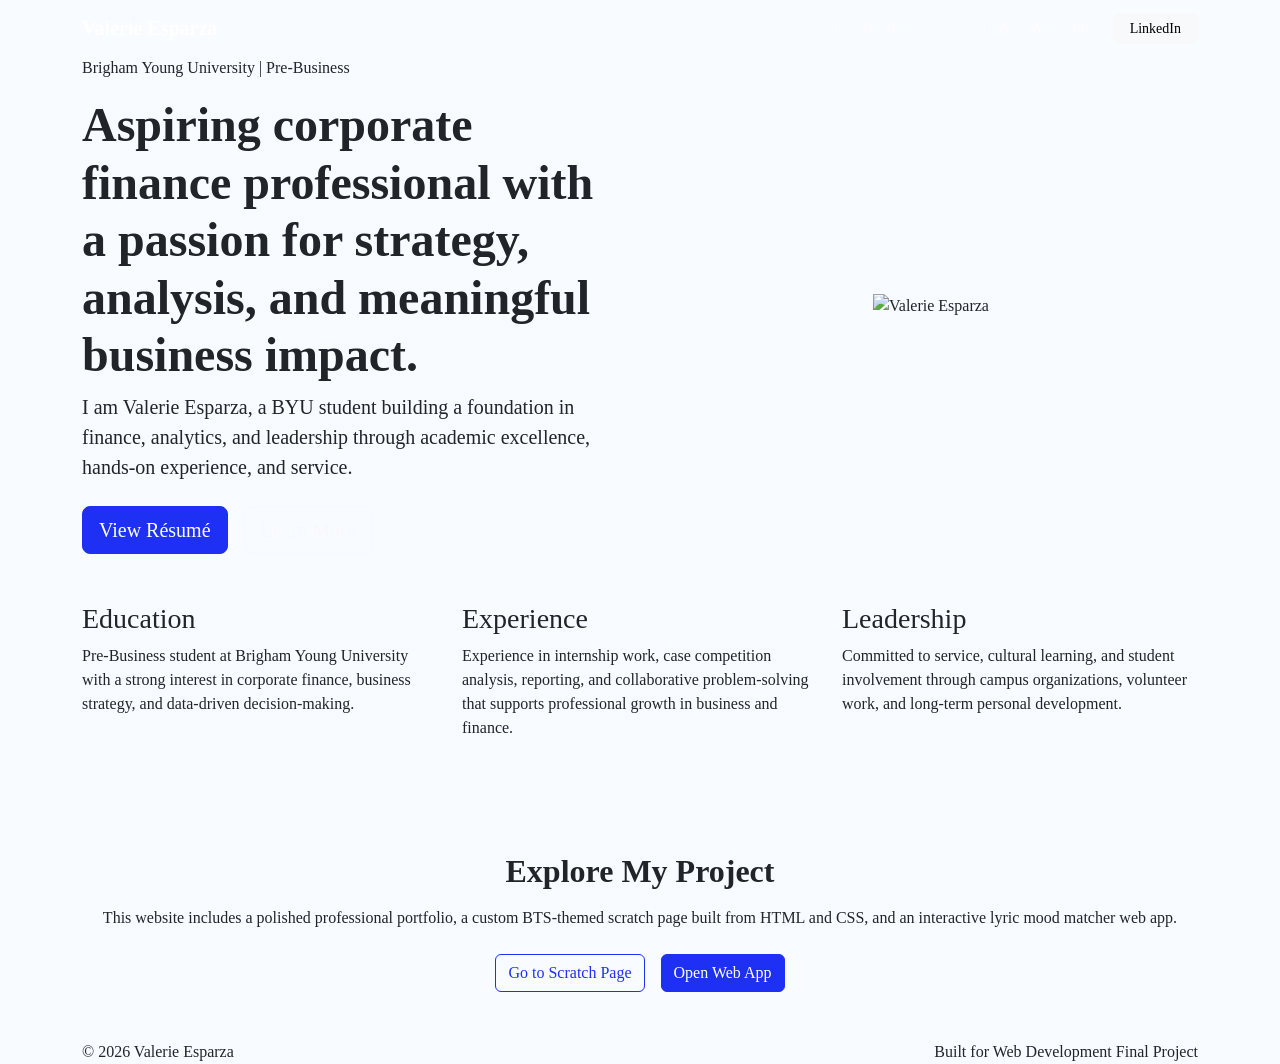
==== commit 85f8d390: "Add files via upload" ====
--- a/index.html
+++ b/index.html
@@ -1,114 +1,105 @@
-<!DOCTYPE html>
-<html lang="en">
-  <head>
-    <meta charset="utf-8" />
-    <meta name="viewport" content="width=device-width, initial-scale=1, shrink-to-fit=no" />
-    <meta name="description" content="Valerie Esparza portfolio" />
-    <meta name="author" content="Valerie Esparza" />
-    <title>Valerie Esparza | Corporate Finance Portfolio</title>
-    <link rel="icon" type="image/x-icon" href="assets/favicon.ico" />
-    <link rel="preconnect" href="https://fonts.googleapis.com" />
-    <link rel="preconnect" href="https://fonts.gstatic.com" crossorigin />
-    <link href="https://fonts.googleapis.com/css2?family=Plus+Jakarta+Sans:wght@200;300;400;500;600;700;800&display=swap" rel="stylesheet" />
-    <link href="https://cdn.jsdelivr.net/npm/bootstrap-icons@1.11.3/font/bootstrap-icons.css" rel="stylesheet" />
-    <link href="css/styles.css" rel="stylesheet" />
-  </head>
-  <body class="d-flex flex-column h-100 bg-light">
-    <main class="flex-shrink-0">
-      <nav class="navbar navbar-expand-lg navbar-light bg-white py-3 shadow-sm">
-        <div class="container px-5">
-          <a class="navbar-brand" href="index.html"><span class="fw-bolder text-primary">Valerie Esparza</span></a>
-          <button class="navbar-toggler" type="button" data-bs-toggle="collapse" data-bs-target="#navbarSupportedContent" aria-controls="navbarSupportedContent" aria-expanded="false" aria-label="Toggle navigation"><span class="navbar-toggler-icon"></span></button>
-          <div class="collapse navbar-collapse" id="navbarSupportedContent">
-            <ul class="navbar-nav ms-auto mb-2 mb-lg-0 small fw-bolder">
-              <li class="nav-item"><a class="nav-link" href="index.html">Home</a></li>
-              <li class="nav-item"><a class="nav-link" href="about.html">About</a></li>
-              <li class="nav-item"><a class="nav-link" href="resume.html">Resume</a></li>
-              <li class="nav-item"><a class="nav-link" href="scratch.html">BTS Page</a></li>
-              <li class="nav-item"><a class="nav-link" href="app.html">Mood Matcher</a></li>
-            </ul>
-          </div>
-        </div>
-      </nav>
-
-      <header class="py-5">
-        <div class="container px-5 pb-5">
-          <div class="row gx-5 align-items-center">
-            <div class="col-xxl-5">
-              <div class="text-center text-xxl-start">
-                <div class="badge bg-gradient-primary-to-secondary text-white mb-4">
-                  <div class="text-uppercase">Corporate Finance &middot; Strategy &middot; Analysis</div>
-                </div>
-                <div class="fs-3 fw-light text-muted">Brigham Young University | Pre-Business</div>
-                <h1 class="display-3 fw-bolder mb-4"><span class="text-gradient d-inline">Building toward a career in corporate finance.</span></h1>
-                <p class="lead fw-light text-muted mb-4">I am an undergraduate student at BYU with hands-on experience in financial analysis, data-driven decision making, Excel-based reporting, and strategic problem solving.</p>
-                <div class="d-grid gap-3 d-sm-flex justify-content-sm-center justify-content-xxl-start mb-3">
-                  <a class="btn btn-primary btn-lg px-5 py-3 me-sm-3 fs-6 fw-bolder" href="resume.html">View Resume</a>
-                  <a class="btn btn-outline-dark btn-lg px-5 py-3 fs-6 fw-bolder" href="about.html">Learn More</a>
-                </div>
-                <div class="d-flex justify-content-center justify-content-xxl-start gap-3 mt-4">
-                  <a class="text-gradient fs-2" href="https://www.linkedin.com/in/valerie-esparza-14511a3448" target="_blank" rel="noopener"><i class="bi bi-linkedin"></i></a>
-                  <a class="text-gradient fs-2" href="resume.html"><i class="bi bi-file-earmark-text"></i></a>
-                  <a class="text-gradient fs-2" href="scratch.html"><i class="bi bi-stars"></i></a>
-                </div>
-              </div>
-            </div>
-            <div class="col-xxl-7">
-              <div class="d-flex justify-content-center mt-5 mt-xxl-0">
-                <div class="profile bg-gradient-primary-to-secondary">
-                  <img class="profile-img" src="assets/profile.jpg" alt="Portrait of Valerie Esparza" />
-                  <div class="dots-1">
-                    <svg version="1.1" xmlns="http://www.w3.org/2000/svg" x="0px" y="0px" viewBox="0 0 191.6 1215.4" style="enable-background:new 0 0 191.6 1215.4" xml:space="preserve"><g transform="translate(0.000000,1280.000000) scale(0.100000,-0.100000)"><path d="M227.7,12788.6c-105-35-200-141-222-248c-43-206,163-412,369-369c155,32,275,190,260,339c-11,105-90,213-190,262C383.7,12801.6,289.7,12808.6,227.7,12788.6z"></path><path d="M1507.7,12788.6c-151-50-253-216-222-362c25-119,136-230,254-255c194-41,395,142,375,339c-11,105-90,213-190,262C1663.7,12801.6,1569.7,12808.6,1507.7,12788.6z"></path><path d="M227.7,11508.6c-105-35-200-141-222-248c-43-206,163-412,369-369c155,32,275,190,260,339c-11,105-90,213-190,262C383.7,11521.6,289.7,11528.6,227.7,11508.6z"></path><path d="M1507.7,11508.6c-151-50-253-216-222-362c25-119,136-230,254-255c194-41,395,142,375,339c-11,105-90,213-190,262C1663.7,11521.6,1569.7,11528.6,1507.7,11508.6z"></path><path d="M227.7,10228.6c-105-35-200-141-222-248c-43-206,163-412,369-369c155,32,275,190,260,339c-11,105-90,213-190,262C383.7,10241.6,289.7,10248.6,227.7,10228.6z"></path><path d="M1507.7,10228.6c-105-35-200-141-222-248c-43-206,163-412,369-369c155,32,275,190,260,339c-11,105-90,213-190,262C1663.7,10241.6,1569.7,10248.6,1507.7,10228.6z"></path><path d="M227.7,8948.6c-105-35-200-141-222-248c-43-206,163-412,369-369c155,32,275,190,260,339c-11,105-90,213-190,262C383.7,8961.6,289.7,8968.6,227.7,8948.6z"></path><path d="M1507.7,8948.6c-105-35-200-141-222-248c-43-206,163-412,369-369c155,32,275,190,260,339c-11,105-90,213-190,262C1663.7,8961.6,1569.7,8968.6,1507.7,8948.6z"></path></g></svg>
-                  </div>
-                  <div class="dots-2">
-                    <svg version="1.1" xmlns="http://www.w3.org/2000/svg" x="0px" y="0px" viewBox="0 0 191.6 1215.4" style="enable-background:new 0 0 191.6 1215.4" xml:space="preserve"><g transform="translate(0.000000,1280.000000) scale(0.100000,-0.100000)"><path d="M227.7,12788.6c-105-35-200-141-222-248c-43-206,163-412,369-369c155,32,275,190,260,339c-11,105-90,213-190,262C383.7,12801.6,289.7,12808.6,227.7,12788.6z"></path><path d="M1507.7,12788.6c-151-50-253-216-222-362c25-119,136-230,254-255c194-41,395,142,375,339c-11,105-90,213-190,262C1663.7,12801.6,1569.7,12808.6,1507.7,12788.6z"></path><path d="M227.7,11508.6c-105-35-200-141-222-248c-43-206,163-412,369-369c155,32,275,190,260,339c-11,105-90,213-190,262C383.7,11521.6,289.7,11528.6,227.7,11508.6z"></path><path d="M1507.7,11508.6c-151-50-253-216-222-362c25-119,136-230,254-255c194-41,395,142,375,339c-11,105-90,213-190,262C1663.7,11521.6,1569.7,11528.6,1507.7,11508.6z"></path><path d="M227.7,10228.6c-105-35-200-141-222-248c-43-206,163-412,369-369c155,32,275,190,260,339c-11,105-90,213-190,262C383.7,10241.6,289.7,10248.6,227.7,10228.6z"></path><path d="M1507.7,10228.6c-105-35-200-141-222-248c-43-206,163-412,369-369c155,32,275,190,260,339c-11,105-90,213-190,262C1663.7,10241.6,1569.7,10248.6,1507.7,10228.6z"></path><path d="M227.7,8948.6c-105-35-200-141-222-248c-43-206,163-412,369-369c155,32,275,190,260,339c-11,105-90,213-190,262C383.7,8961.6,289.7,8968.6,227.7,8948.6z"></path><path d="M1507.7,8948.6c-105-35-200-141-222-248c-43-206,163-412,369-369c155,32,275,190,260,339c-11,105-90,213-190,262C1663.7,8961.6,1569.7,8968.6,1507.7,8948.6z"></path></g></svg>
-                  </div>
-                </div>
-              </div>
-            </div>
-          </div>
-        </div>
-      </header>
-
-      <section class="bg-white py-5">
-        <div class="container px-5">
-          <div class="row gx-5 text-center">
-            <div class="col-md-4 mb-4 mb-md-0">
-              <div class="feature bg-primary bg-gradient-primary-to-secondary text-white rounded-3 mb-3"><i class="bi bi-bar-chart-line"></i></div>
-              <h3 class="h5">Financial Analysis</h3>
-              <p class="text-muted mb-0">Experience building financial recommendations supported by quantitative analysis and business outcomes.</p>
-            </div>
-            <div class="col-md-4 mb-4 mb-md-0">
-              <div class="feature bg-primary bg-gradient-primary-to-secondary text-white rounded-3 mb-3"><i class="bi bi-table"></i></div>
-              <h3 class="h5">Excel & Reporting</h3>
-              <p class="text-muted mb-0">Comfortable with reporting, structured analysis, and Excel-based process improvement for decision support.</p>
-            </div>
-            <div class="col-md-4">
-              <div class="feature bg-primary bg-gradient-primary-to-secondary text-white rounded-3 mb-3"><i class="bi bi-people"></i></div>
-              <h3 class="h5">Leadership & Service</h3>
-              <p class="text-muted mb-0">Committed to meaningful work, service, and collaborative problem solving across teams and communities.</p>
-            </div>
-          </div>
-        </div>
-      </section>
-    </main>
-
-    <footer class="bg-white py-4 mt-auto border-top">
-      <div class="container px-5">
-        <div class="row align-items-center justify-content-between flex-column flex-sm-row">
-          <div class="col-auto"><div class="small m-0">&copy; 2026 Valerie Esparza</div></div>
-          <div class="col-auto">
-            <a class="small" href="about.html">About</a>
-            <span class="mx-1">&middot;</span>
-            <a class="small" href="resume.html">Resume</a>
-            <span class="mx-1">&middot;</span>
-            <a class="small" href="scratch.html">BTS Page</a>
-          </div>
-        </div>
-      </div>
-    </footer>
-
-    <script src="https://cdn.jsdelivr.net/npm/bootstrap@5.2.3/dist/js/bootstrap.bundle.min.js"></script>
-    <script src="js/scripts.js"></script>
-  </body>
-</html>
+<!DOCTYPE html>
+<html lang="en">
+<head>
+  <meta charset="UTF-8" />
+  <meta name="viewport" content="width=device-width, initial-scale=1.0" />
+  <title>Valerie Esparza | Portfolio</title>
+  <link rel="preconnect" href="https://fonts.googleapis.com">
+  <link rel="preconnect" href="https://fonts.gstatic.com" crossorigin>
+  <link href="https://fonts.googleapis.com/css2?family=Inter:wght@300;400;500;600;700&display=swap" rel="stylesheet">
+  <link
+    href="https://cdn.jsdelivr.net/npm/bootstrap@5.3.3/dist/css/bootstrap.min.css"
+    rel="stylesheet"
+  />
+  <link rel="stylesheet" href="css/styles.css" />
+</head>
+<body>
+  <nav class="navbar navbar-expand-lg navbar-dark custom-nav sticky-top">
+    <div class="container">
+      <a class="navbar-brand fw-semibold" href="index.html">Valerie Esparza</a>
+      <button class="navbar-toggler" type="button" data-bs-toggle="collapse" data-bs-target="#mainNav">
+        <span class="navbar-toggler-icon"></span>
+      </button>
+      <div class="collapse navbar-collapse" id="mainNav">
+        <ul class="navbar-nav ms-auto align-items-lg-center">
+          <li class="nav-item"><a class="nav-link" href="about.html">About</a></li>
+          <li class="nav-item"><a class="nav-link" href="resume.html">Résumé</a></li>
+          <li class="nav-item"><a class="nav-link" href="scratch.html">Scratch Page</a></li>
+          <li class="nav-item"><a class="nav-link" href="app.html">Web App</a></li>
+          <li class="nav-item ms-lg-3">
+            <a class="btn btn-light btn-sm px-3" href="https://www.linkedin.com/in/valerie-esparza-14511a3448" target="_blank">LinkedIn</a>
+          </li>
+        </ul>
+      </div>
+    </div>
+  </nav>
+
+  <header class="hero-section">
+    <div class="container">
+      <div class="row align-items-center g-5">
+        <div class="col-lg-6">
+          <p class="eyebrow">Brigham Young University | Pre-Business</p>
+          <h1 class="display-5 fw-bold hero-title">Aspiring corporate finance professional with a passion for strategy, analysis, and meaningful business impact.</h1>
+          <p class="lead hero-text">
+            I am Valerie Esparza, a BYU student building a foundation in finance, analytics, and leadership through academic excellence, hands-on experience, and service.
+          </p>
+          <div class="d-flex flex-wrap gap-3 mt-4">
+            <a href="resume.html" class="btn btn-primary btn-lg">View Résumé</a>
+            <a href="about.html" class="btn btn-outline-light btn-lg">Learn More</a>
+          </div>
+        </div>
+        <div class="col-lg-6 text-center">
+          <img src="images/profile.jpg" alt="Valerie Esparza" class="hero-image img-fluid" />
+        </div>
+      </div>
+    </div>
+  </header>
+
+  <section class="py-5 section-light">
+    <div class="container">
+      <div class="row g-4">
+        <div class="col-md-4">
+          <div class="info-card h-100">
+            <h3>Education</h3>
+            <p>Pre-Business student at Brigham Young University with a strong interest in corporate finance, business strategy, and data-driven decision-making.</p>
+          </div>
+        </div>
+        <div class="col-md-4">
+          <div class="info-card h-100">
+            <h3>Experience</h3>
+            <p>Experience in internship work, case competition analysis, reporting, and collaborative problem-solving that supports professional growth in business and finance.</p>
+          </div>
+        </div>
+        <div class="col-md-4">
+          <div class="info-card h-100">
+            <h3>Leadership</h3>
+            <p>Committed to service, cultural learning, and student involvement through campus organizations, volunteer work, and long-term personal development.</p>
+          </div>
+        </div>
+      </div>
+    </div>
+  </section>
+
+  <section class="py-5 section-white">
+    <div class="container text-center">
+      <h2 class="fw-bold mb-3">Explore My Project</h2>
+      <p class="section-subtitle mx-auto">
+        This website includes a polished professional portfolio, a custom BTS-themed scratch page built from HTML and CSS, and an interactive lyric mood matcher web app.
+      </p>
+      <div class="d-flex justify-content-center flex-wrap gap-3 mt-4">
+        <a href="scratch.html" class="btn btn-outline-primary">Go to Scratch Page</a>
+        <a href="app.html" class="btn btn-primary">Open Web App</a>
+      </div>
+    </div>
+  </section>
+
+  <footer class="site-footer">
+    <div class="container d-flex flex-column flex-md-row justify-content-between align-items-center gap-2">
+      <p class="mb-0">© 2026 Valerie Esparza</p>
+      <p class="mb-0">Built for Web Development Final Project</p>
+    </div>
+  </footer>
+
+  <script src="https://cdn.jsdelivr.net/npm/bootstrap@5.3.3/dist/js/bootstrap.bundle.min.js"></script>
+</body>
+</html>
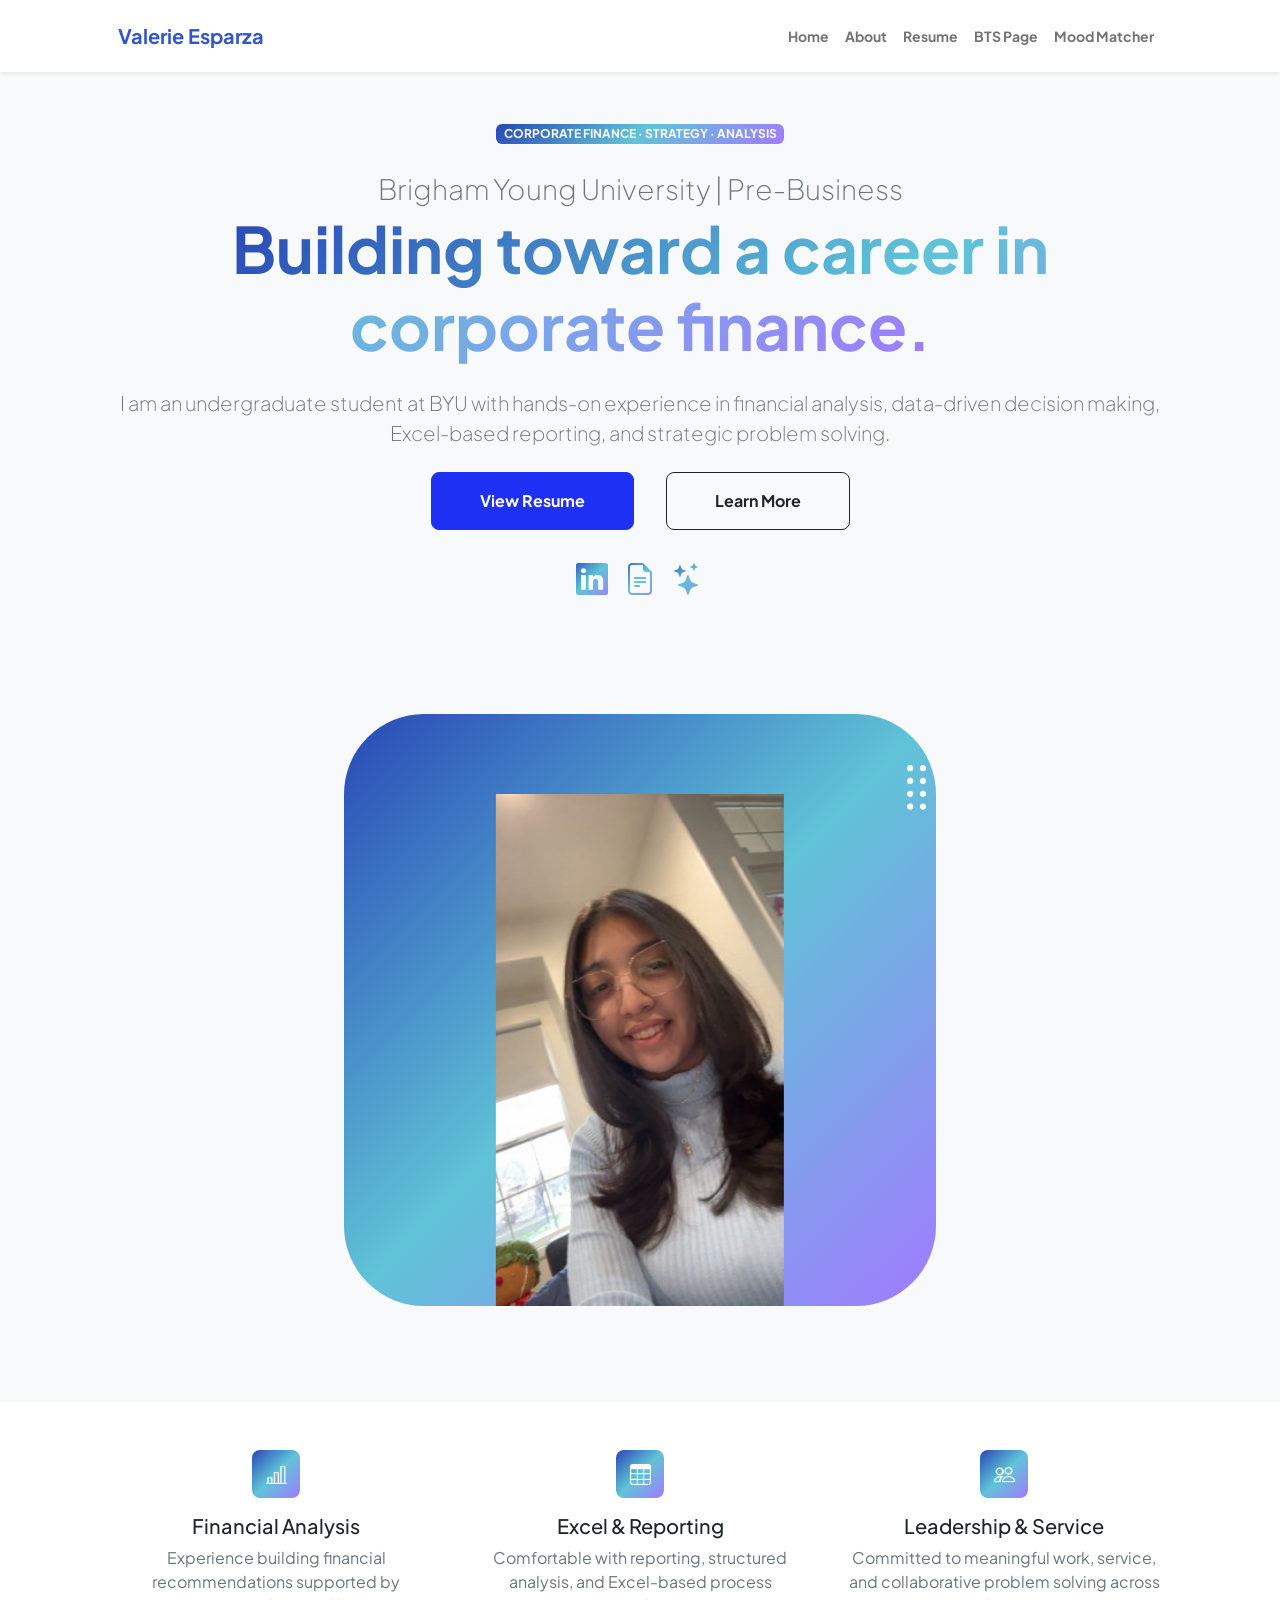
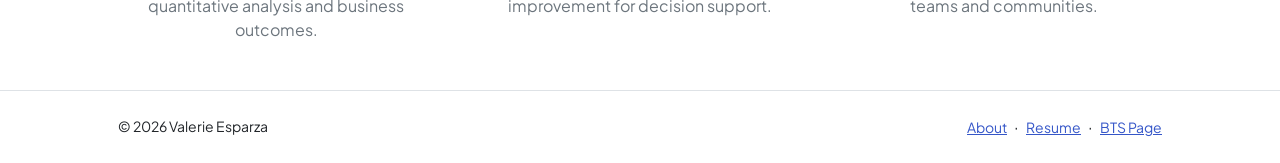
==== commit 082b62c0: "Add files via upload" ====
--- a/index.html
+++ b/index.html
@@ -1,105 +1,114 @@
-<!DOCTYPE html>
-<html lang="en">
-<head>
-  <meta charset="UTF-8" />
-  <meta name="viewport" content="width=device-width, initial-scale=1.0" />
-  <title>Valerie Esparza | Portfolio</title>
-  <link rel="preconnect" href="https://fonts.googleapis.com">
-  <link rel="preconnect" href="https://fonts.gstatic.com" crossorigin>
-  <link href="https://fonts.googleapis.com/css2?family=Inter:wght@300;400;500;600;700&display=swap" rel="stylesheet">
-  <link
-    href="https://cdn.jsdelivr.net/npm/bootstrap@5.3.3/dist/css/bootstrap.min.css"
-    rel="stylesheet"
-  />
-  <link rel="stylesheet" href="css/styles.css" />
-</head>
-<body>
-  <nav class="navbar navbar-expand-lg navbar-dark custom-nav sticky-top">
-    <div class="container">
-      <a class="navbar-brand fw-semibold" href="index.html">Valerie Esparza</a>
-      <button class="navbar-toggler" type="button" data-bs-toggle="collapse" data-bs-target="#mainNav">
-        <span class="navbar-toggler-icon"></span>
-      </button>
-      <div class="collapse navbar-collapse" id="mainNav">
-        <ul class="navbar-nav ms-auto align-items-lg-center">
-          <li class="nav-item"><a class="nav-link" href="about.html">About</a></li>
-          <li class="nav-item"><a class="nav-link" href="resume.html">Résumé</a></li>
-          <li class="nav-item"><a class="nav-link" href="scratch.html">Scratch Page</a></li>
-          <li class="nav-item"><a class="nav-link" href="app.html">Web App</a></li>
-          <li class="nav-item ms-lg-3">
-            <a class="btn btn-light btn-sm px-3" href="https://www.linkedin.com/in/valerie-esparza-14511a3448" target="_blank">LinkedIn</a>
-          </li>
-        </ul>
-      </div>
-    </div>
-  </nav>
-
-  <header class="hero-section">
-    <div class="container">
-      <div class="row align-items-center g-5">
-        <div class="col-lg-6">
-          <p class="eyebrow">Brigham Young University | Pre-Business</p>
-          <h1 class="display-5 fw-bold hero-title">Aspiring corporate finance professional with a passion for strategy, analysis, and meaningful business impact.</h1>
-          <p class="lead hero-text">
-            I am Valerie Esparza, a BYU student building a foundation in finance, analytics, and leadership through academic excellence, hands-on experience, and service.
-          </p>
-          <div class="d-flex flex-wrap gap-3 mt-4">
-            <a href="resume.html" class="btn btn-primary btn-lg">View Résumé</a>
-            <a href="about.html" class="btn btn-outline-light btn-lg">Learn More</a>
-          </div>
-        </div>
-        <div class="col-lg-6 text-center">
-          <img src="images/profile.jpg" alt="Valerie Esparza" class="hero-image img-fluid" />
-        </div>
-      </div>
-    </div>
-  </header>
-
-  <section class="py-5 section-light">
-    <div class="container">
-      <div class="row g-4">
-        <div class="col-md-4">
-          <div class="info-card h-100">
-            <h3>Education</h3>
-            <p>Pre-Business student at Brigham Young University with a strong interest in corporate finance, business strategy, and data-driven decision-making.</p>
-          </div>
-        </div>
-        <div class="col-md-4">
-          <div class="info-card h-100">
-            <h3>Experience</h3>
-            <p>Experience in internship work, case competition analysis, reporting, and collaborative problem-solving that supports professional growth in business and finance.</p>
-          </div>
-        </div>
-        <div class="col-md-4">
-          <div class="info-card h-100">
-            <h3>Leadership</h3>
-            <p>Committed to service, cultural learning, and student involvement through campus organizations, volunteer work, and long-term personal development.</p>
-          </div>
-        </div>
-      </div>
-    </div>
-  </section>
-
-  <section class="py-5 section-white">
-    <div class="container text-center">
-      <h2 class="fw-bold mb-3">Explore My Project</h2>
-      <p class="section-subtitle mx-auto">
-        This website includes a polished professional portfolio, a custom BTS-themed scratch page built from HTML and CSS, and an interactive lyric mood matcher web app.
-      </p>
-      <div class="d-flex justify-content-center flex-wrap gap-3 mt-4">
-        <a href="scratch.html" class="btn btn-outline-primary">Go to Scratch Page</a>
-        <a href="app.html" class="btn btn-primary">Open Web App</a>
-      </div>
-    </div>
-  </section>
-
-  <footer class="site-footer">
-    <div class="container d-flex flex-column flex-md-row justify-content-between align-items-center gap-2">
-      <p class="mb-0">© 2026 Valerie Esparza</p>
-      <p class="mb-0">Built for Web Development Final Project</p>
-    </div>
-  </footer>
-
-  <script src="https://cdn.jsdelivr.net/npm/bootstrap@5.3.3/dist/js/bootstrap.bundle.min.js"></script>
-</body>
-</html>+<!DOCTYPE html>
+<html lang="en">
+  <head>
+    <meta charset="utf-8" />
+    <meta name="viewport" content="width=device-width, initial-scale=1, shrink-to-fit=no" />
+    <meta name="description" content="Valerie Esparza portfolio" />
+    <meta name="author" content="Valerie Esparza" />
+    <title>Valerie Esparza | Corporate Finance Portfolio</title>
+    <link rel="icon" type="image/x-icon" href="assets/favicon.ico" />
+    <link rel="preconnect" href="https://fonts.googleapis.com" />
+    <link rel="preconnect" href="https://fonts.gstatic.com" crossorigin />
+    <link href="https://fonts.googleapis.com/css2?family=Plus+Jakarta+Sans:wght@200;300;400;500;600;700;800&display=swap" rel="stylesheet" />
+    <link href="https://cdn.jsdelivr.net/npm/bootstrap-icons@1.11.3/font/bootstrap-icons.css" rel="stylesheet" />
+    <link href="css/styles.css" rel="stylesheet" />
+  </head>
+  <body class="d-flex flex-column h-100 bg-light">
+    <main class="flex-shrink-0">
+      <nav class="navbar navbar-expand-lg navbar-light bg-white py-3 shadow-sm">
+        <div class="container px-5">
+          <a class="navbar-brand" href="index.html"><span class="fw-bolder text-primary">Valerie Esparza</span></a>
+          <button class="navbar-toggler" type="button" data-bs-toggle="collapse" data-bs-target="#navbarSupportedContent" aria-controls="navbarSupportedContent" aria-expanded="false" aria-label="Toggle navigation"><span class="navbar-toggler-icon"></span></button>
+          <div class="collapse navbar-collapse" id="navbarSupportedContent">
+            <ul class="navbar-nav ms-auto mb-2 mb-lg-0 small fw-bolder">
+              <li class="nav-item"><a class="nav-link" href="index.html">Home</a></li>
+              <li class="nav-item"><a class="nav-link" href="about.html">About</a></li>
+              <li class="nav-item"><a class="nav-link" href="resume.html">Resume</a></li>
+              <li class="nav-item"><a class="nav-link" href="scratch.html">BTS Page</a></li>
+              <li class="nav-item"><a class="nav-link" href="app.html">Mood Matcher</a></li>
+            </ul>
+          </div>
+        </div>
+      </nav>
+
+      <header class="py-5">
+        <div class="container px-5 pb-5">
+          <div class="row gx-5 align-items-center">
+            <div class="col-xxl-5">
+              <div class="text-center text-xxl-start">
+                <div class="badge bg-gradient-primary-to-secondary text-white mb-4">
+                  <div class="text-uppercase">Corporate Finance &middot; Strategy &middot; Analysis</div>
+                </div>
+                <div class="fs-3 fw-light text-muted">Brigham Young University | Pre-Business</div>
+                <h1 class="display-3 fw-bolder mb-4"><span class="text-gradient d-inline">Building toward a career in corporate finance.</span></h1>
+                <p class="lead fw-light text-muted mb-4">I am an undergraduate student at BYU with hands-on experience in financial analysis, data-driven decision making, Excel-based reporting, and strategic problem solving.</p>
+                <div class="d-grid gap-3 d-sm-flex justify-content-sm-center justify-content-xxl-start mb-3">
+                  <a class="btn btn-primary btn-lg px-5 py-3 me-sm-3 fs-6 fw-bolder" href="resume.html">View Resume</a>
+                  <a class="btn btn-outline-dark btn-lg px-5 py-3 fs-6 fw-bolder" href="about.html">Learn More</a>
+                </div>
+                <div class="d-flex justify-content-center justify-content-xxl-start gap-3 mt-4">
+                  <a class="text-gradient fs-2" href="https://www.linkedin.com/in/valerie-esparza-14511a344" target="_blank" rel="noopener"><i class="bi bi-linkedin"></i></a>
+                  <a class="text-gradient fs-2" href="resume.html"><i class="bi bi-file-earmark-text"></i></a>
+                  <a class="text-gradient fs-2" href="scratch.html"><i class="bi bi-stars"></i></a>
+                </div>
+              </div>
+            </div>
+            <div class="col-xxl-7">
+              <div class="d-flex justify-content-center mt-5 mt-xxl-0">
+                <div class="profile bg-gradient-primary-to-secondary">
+                  <img class="profile-img" src="assets/profile.jpg" alt="Portrait of Valerie Esparza" />
+                  <div class="dots-1">
+                    <svg version="1.1" xmlns="http://www.w3.org/2000/svg" x="0px" y="0px" viewBox="0 0 191.6 1215.4" style="enable-background:new 0 0 191.6 1215.4" xml:space="preserve"><g transform="translate(0.000000,1280.000000) scale(0.100000,-0.100000)"><path d="M227.7,12788.6c-105-35-200-141-222-248c-43-206,163-412,369-369c155,32,275,190,260,339c-11,105-90,213-190,262C383.7,12801.6,289.7,12808.6,227.7,12788.6z"></path><path d="M1507.7,12788.6c-151-50-253-216-222-362c25-119,136-230,254-255c194-41,395,142,375,339c-11,105-90,213-190,262C1663.7,12801.6,1569.7,12808.6,1507.7,12788.6z"></path><path d="M227.7,11508.6c-105-35-200-141-222-248c-43-206,163-412,369-369c155,32,275,190,260,339c-11,105-90,213-190,262C383.7,11521.6,289.7,11528.6,227.7,11508.6z"></path><path d="M1507.7,11508.6c-151-50-253-216-222-362c25-119,136-230,254-255c194-41,395,142,375,339c-11,105-90,213-190,262C1663.7,11521.6,1569.7,11528.6,1507.7,11508.6z"></path><path d="M227.7,10228.6c-105-35-200-141-222-248c-43-206,163-412,369-369c155,32,275,190,260,339c-11,105-90,213-190,262C383.7,10241.6,289.7,10248.6,227.7,10228.6z"></path><path d="M1507.7,10228.6c-105-35-200-141-222-248c-43-206,163-412,369-369c155,32,275,190,260,339c-11,105-90,213-190,262C1663.7,10241.6,1569.7,10248.6,1507.7,10228.6z"></path><path d="M227.7,8948.6c-105-35-200-141-222-248c-43-206,163-412,369-369c155,32,275,190,260,339c-11,105-90,213-190,262C383.7,8961.6,289.7,8968.6,227.7,8948.6z"></path><path d="M1507.7,8948.6c-105-35-200-141-222-248c-43-206,163-412,369-369c155,32,275,190,260,339c-11,105-90,213-190,262C1663.7,8961.6,1569.7,8968.6,1507.7,8948.6z"></path></g></svg>
+                  </div>
+                  <div class="dots-2">
+                    <svg version="1.1" xmlns="http://www.w3.org/2000/svg" x="0px" y="0px" viewBox="0 0 191.6 1215.4" style="enable-background:new 0 0 191.6 1215.4" xml:space="preserve"><g transform="translate(0.000000,1280.000000) scale(0.100000,-0.100000)"><path d="M227.7,12788.6c-105-35-200-141-222-248c-43-206,163-412,369-369c155,32,275,190,260,339c-11,105-90,213-190,262C383.7,12801.6,289.7,12808.6,227.7,12788.6z"></path><path d="M1507.7,12788.6c-151-50-253-216-222-362c25-119,136-230,254-255c194-41,395,142,375,339c-11,105-90,213-190,262C1663.7,12801.6,1569.7,12808.6,1507.7,12788.6z"></path><path d="M227.7,11508.6c-105-35-200-141-222-248c-43-206,163-412,369-369c155,32,275,190,260,339c-11,105-90,213-190,262C383.7,11521.6,289.7,11528.6,227.7,11508.6z"></path><path d="M1507.7,11508.6c-151-50-253-216-222-362c25-119,136-230,254-255c194-41,395,142,375,339c-11,105-90,213-190,262C1663.7,11521.6,1569.7,11528.6,1507.7,11508.6z"></path><path d="M227.7,10228.6c-105-35-200-141-222-248c-43-206,163-412,369-369c155,32,275,190,260,339c-11,105-90,213-190,262C383.7,10241.6,289.7,10248.6,227.7,10228.6z"></path><path d="M1507.7,10228.6c-105-35-200-141-222-248c-43-206,163-412,369-369c155,32,275,190,260,339c-11,105-90,213-190,262C1663.7,10241.6,1569.7,10248.6,1507.7,10228.6z"></path><path d="M227.7,8948.6c-105-35-200-141-222-248c-43-206,163-412,369-369c155,32,275,190,260,339c-11,105-90,213-190,262C383.7,8961.6,289.7,8968.6,227.7,8948.6z"></path><path d="M1507.7,8948.6c-105-35-200-141-222-248c-43-206,163-412,369-369c155,32,275,190,260,339c-11,105-90,213-190,262C1663.7,8961.6,1569.7,8968.6,1507.7,8948.6z"></path></g></svg>
+                  </div>
+                </div>
+              </div>
+            </div>
+          </div>
+        </div>
+      </header>
+
+      <section class="bg-white py-5">
+        <div class="container px-5">
+          <div class="row gx-5 text-center">
+            <div class="col-md-4 mb-4 mb-md-0">
+              <div class="feature bg-primary bg-gradient-primary-to-secondary text-white rounded-3 mb-3"><i class="bi bi-bar-chart-line"></i></div>
+              <h3 class="h5">Financial Analysis</h3>
+              <p class="text-muted mb-0">Experience building financial recommendations supported by quantitative analysis and business outcomes.</p>
+            </div>
+            <div class="col-md-4 mb-4 mb-md-0">
+              <div class="feature bg-primary bg-gradient-primary-to-secondary text-white rounded-3 mb-3"><i class="bi bi-table"></i></div>
+              <h3 class="h5">Excel & Reporting</h3>
+              <p class="text-muted mb-0">Comfortable with reporting, structured analysis, and Excel-based process improvement for decision support.</p>
+            </div>
+            <div class="col-md-4">
+              <div class="feature bg-primary bg-gradient-primary-to-secondary text-white rounded-3 mb-3"><i class="bi bi-people"></i></div>
+              <h3 class="h5">Leadership & Service</h3>
+              <p class="text-muted mb-0">Committed to meaningful work, service, and collaborative problem solving across teams and communities.</p>
+            </div>
+          </div>
+        </div>
+      </section>
+    </main>
+
+    <footer class="bg-white py-4 mt-auto border-top">
+      <div class="container px-5">
+        <div class="row align-items-center justify-content-between flex-column flex-sm-row">
+          <div class="col-auto"><div class="small m-0">&copy; 2026 Valerie Esparza</div></div>
+          <div class="col-auto">
+            <a class="small" href="about.html">About</a>
+            <span class="mx-1">&middot;</span>
+            <a class="small" href="resume.html">Resume</a>
+            <span class="mx-1">&middot;</span>
+            <a class="small" href="scratch.html">BTS Page</a>
+          </div>
+        </div>
+      </div>
+    </footer>
+
+    <script src="https://cdn.jsdelivr.net/npm/bootstrap@5.2.3/dist/js/bootstrap.bundle.min.js"></script>
+    <script src="js/scripts.js"></script>
+  </body>
+</html>
